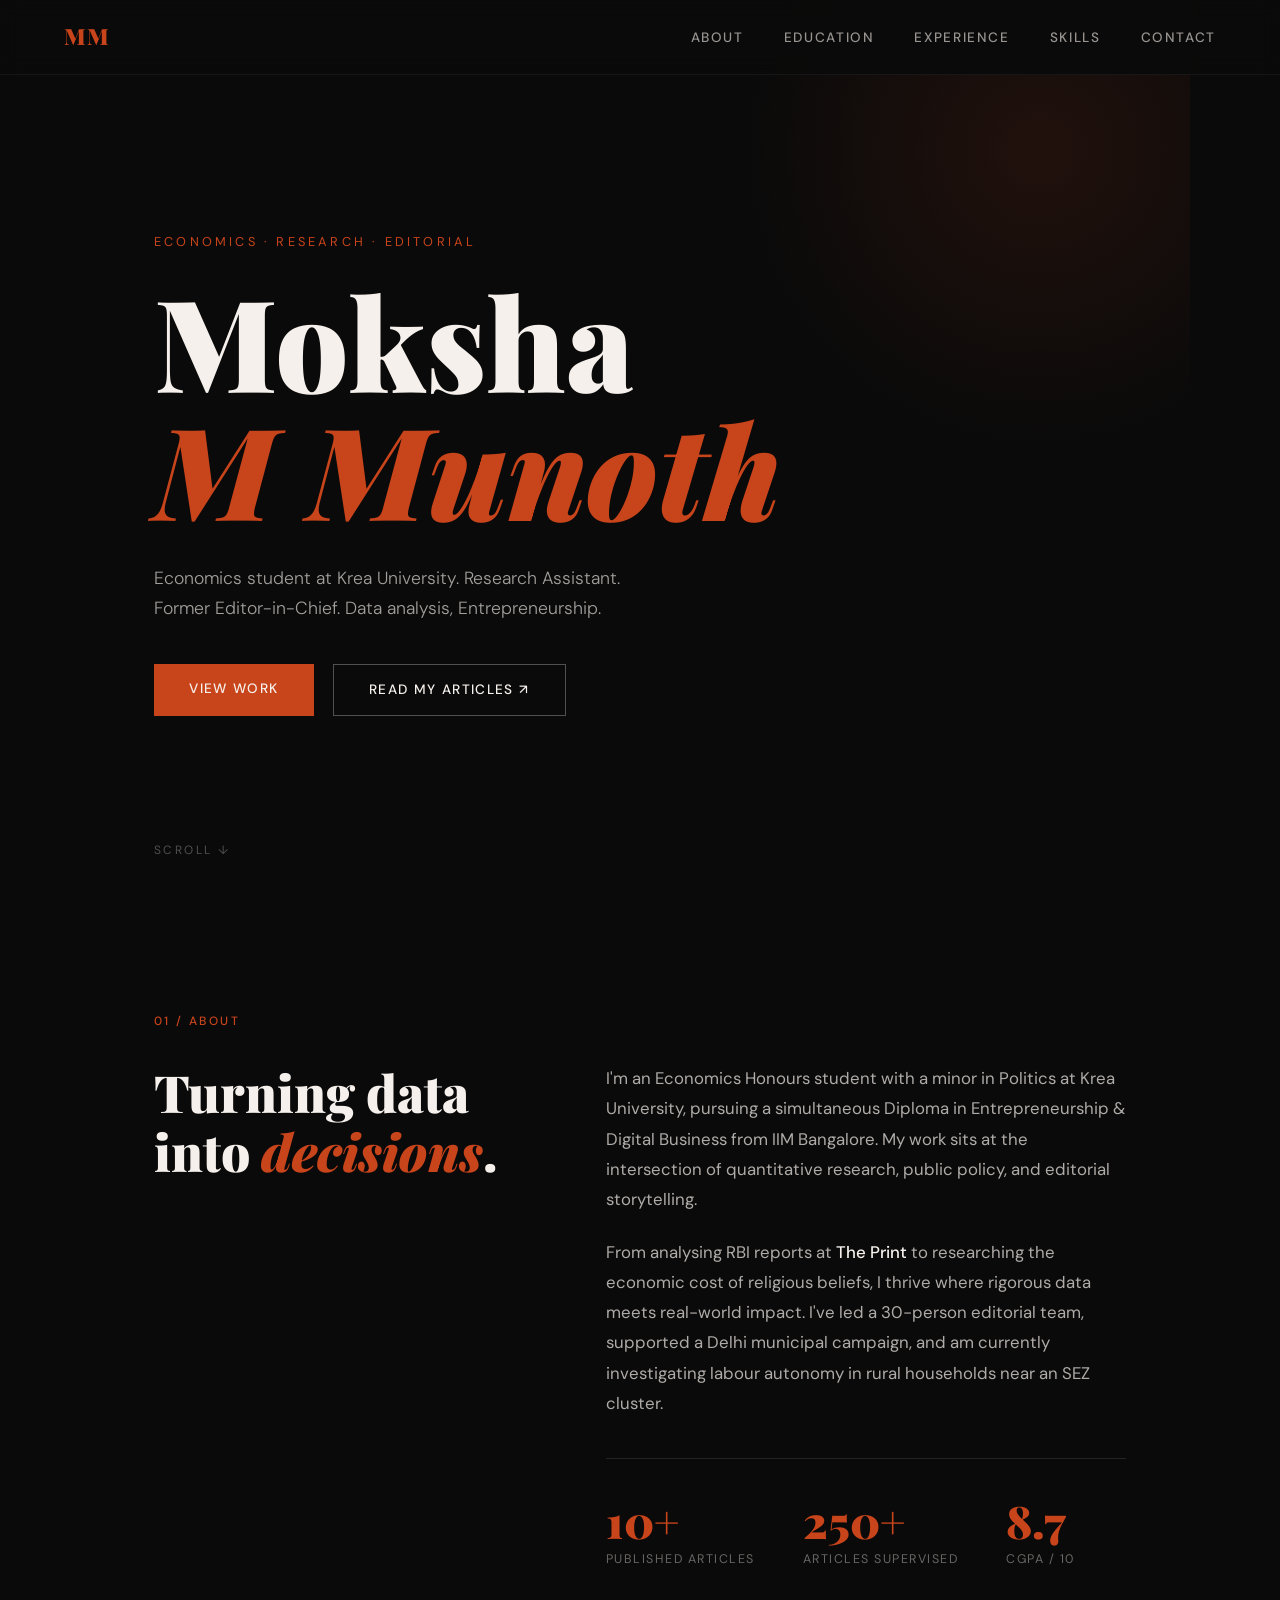
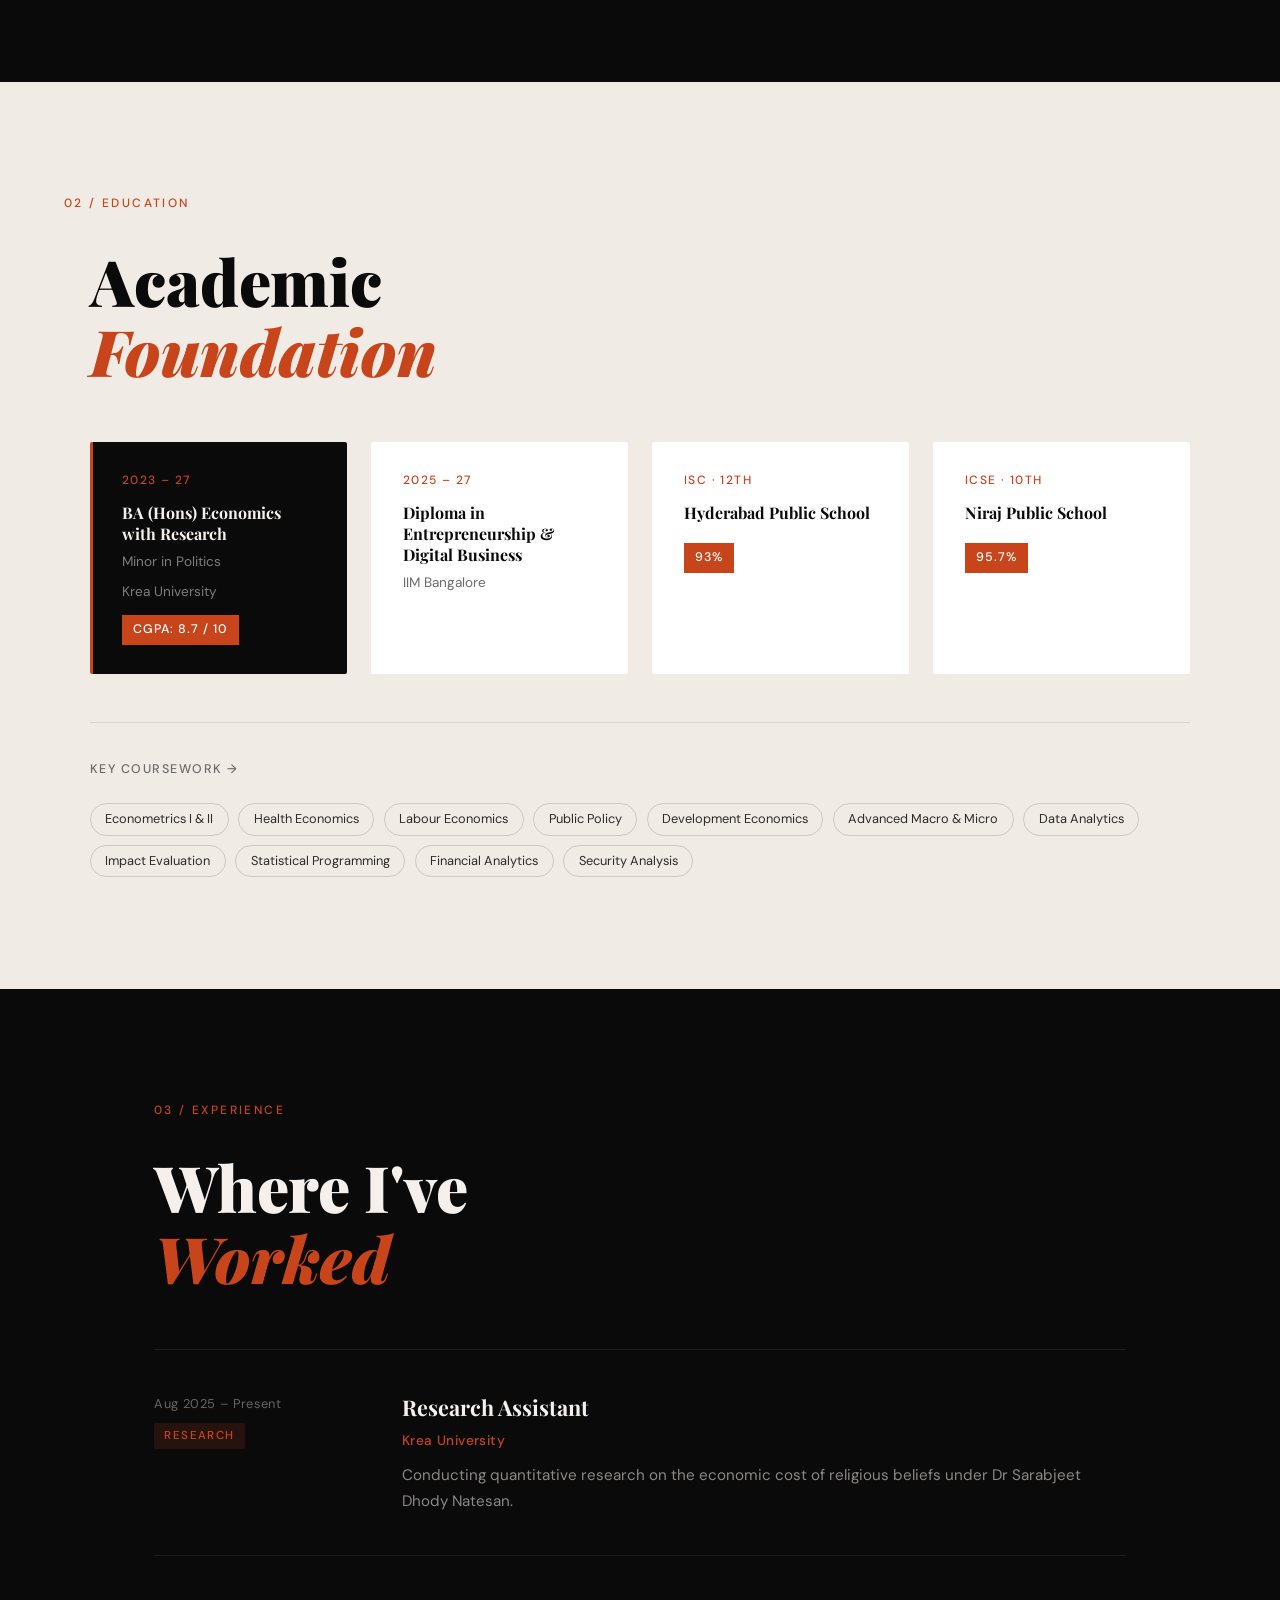
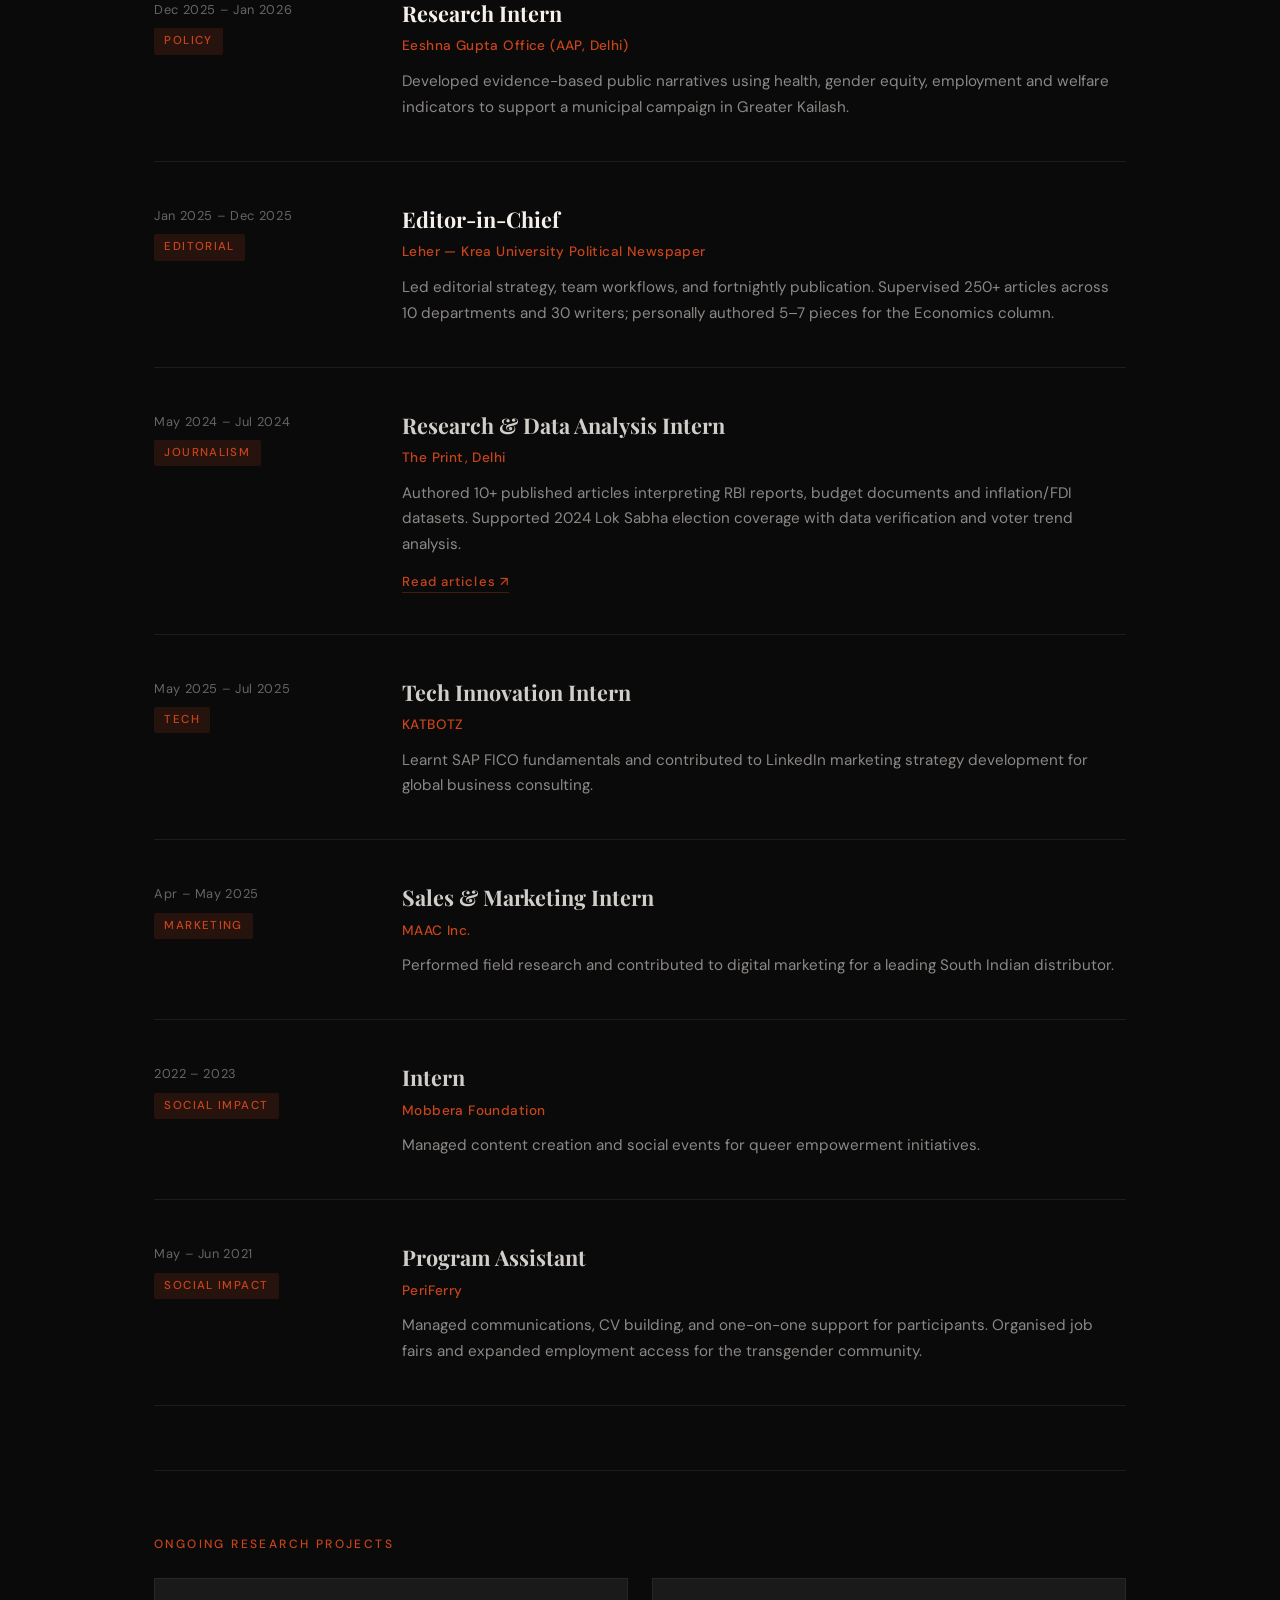
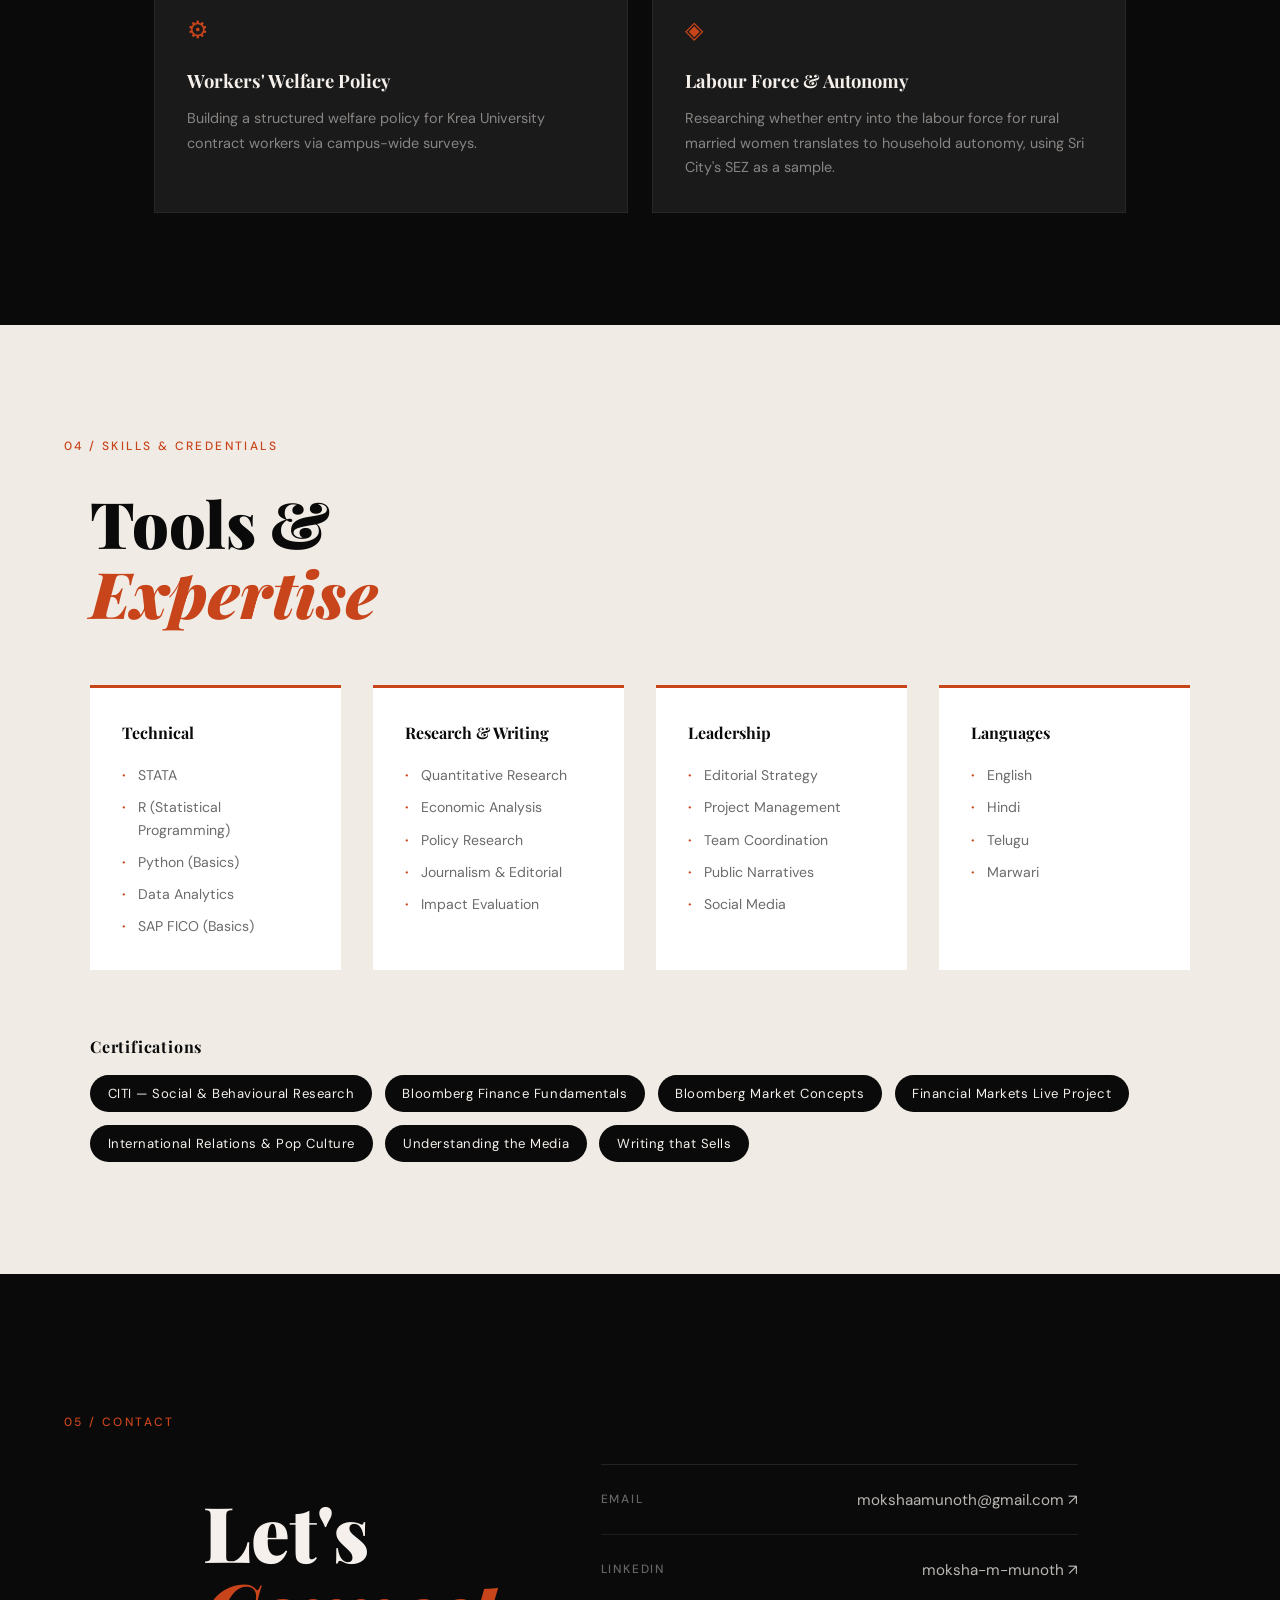
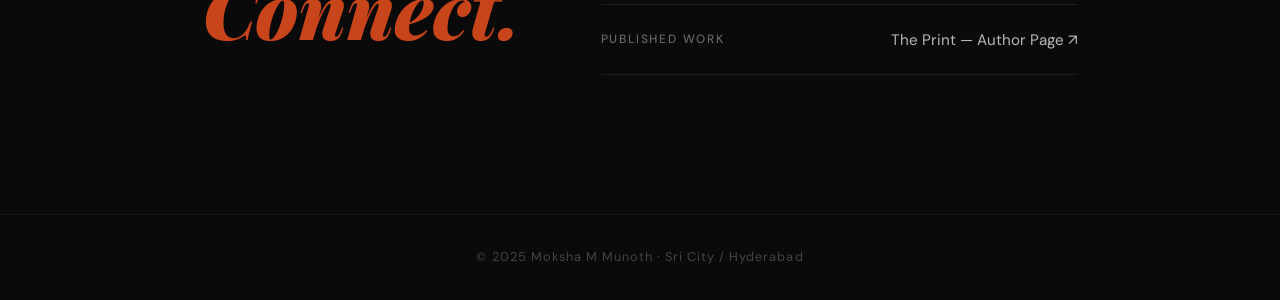
==== docs/index.html @ 8eb6f7e8 "Update index.html" ====
<!DOCTYPE html>
<html lang="en">
<head>
  <meta charset="UTF-8" />
  <meta name="viewport" content="width=device-width, initial-scale=1.0" />
  <title>Moksha M Munoth — Economics Researcher</title>
  <link rel="stylesheet" href="style.css" />
  <link href="https://fonts.googleapis.com/css2?family=Playfair+Display:ital,wght@0,700;0,900;1,700&family=DM+Sans:wght@300;400;500&display=swap" rel="stylesheet" />
</head>
<body>

  <!-- NAV -->
  <nav id="navbar">
    <div class="nav-logo">MM</div>
    <ul class="nav-links">
      <li><a href="#about">About</a></li>
      <li><a href="#education">Education</a></li>
      <li><a href="#experience">Experience</a></li>
      <li><a href="#skills">Skills</a></li>
      <li><a href="#contact">Contact</a></li>
    </ul>
  </nav>

  <!-- HERO -->
  <section id="hero">
    <div class="hero-tag">Economics · Research · Editorial</div>
    <h1 class="hero-name">Moksha<br /><em>M Munoth</em></h1>
    <p class="hero-sub">
      Economics student at Krea University. Research Assistant. Former Editor-in-Chief.
      Data analysis, Entrepreneurship.
    </p>
    <div class="hero-cta">
      <a href="#experience" class="btn-primary">View Work</a>
      <a href="https://theprint.in/author/moksha-munoth/" target="_blank" class="btn-secondary">Read My Articles ↗</a>
    </div>
    <div class="hero-scroll-hint">scroll ↓</div>
  </section>

  <!-- ABOUT -->
  <section id="about">
    <div class="section-label">01 / About</div>
    <div class="about-grid">
      <div class="about-headline">
        <h2>Turning data<br />into <em>decisions</em>.</h2>
      </div>
      <div class="about-text">
        <p>
          I'm an Economics Honours student with a minor in Politics at Krea University,
          pursuing a simultaneous Diploma in Entrepreneurship & Digital Business from IIM Bangalore.
          My work sits at the intersection of quantitative research, public policy, and editorial storytelling.
        </p>
        <p>
          From analysing RBI reports at <strong>The Print</strong> to researching the economic cost
          of religious beliefs, I thrive where rigorous data meets real-world impact. I've led a
          30-person editorial team, supported a Delhi municipal campaign, and am currently
          investigating labour autonomy in rural households near an SEZ cluster.
        </p>
        <div class="about-stats">
          <div class="stat">
            <span class="stat-num">10+</span>
            <span class="stat-label">Published Articles</span>
          </div>
          <div class="stat">
            <span class="stat-num">250+</span>
            <span class="stat-label">Articles Supervised</span>
          </div>
          <div class="stat">
            <span class="stat-num">8.7</span>
            <span class="stat-label">CGPA / 10</span>
          </div>
        </div>
      </div>
    </div>
  </section>

  <!-- EDUCATION -->
  <section id="education">
    <div class="section-label">02 / Education</div>
    <h2 class="section-title">Academic<br /><em>Foundation</em></h2>
    <div class="edu-cards">
      <div class="edu-card featured">
        <div class="edu-year">2023 – 27</div>
        <div class="edu-degree">BA (Hons) Economics with Research</div>
        <div class="edu-minor">Minor in Politics</div>
        <div class="edu-school">Krea University</div>
        <div class="edu-grade">CGPA: 8.7 / 10</div>
      </div>
      <div class="edu-card">
        <div class="edu-year">2025 – 27</div>
        <div class="edu-degree">Diploma in Entrepreneurship &amp; Digital Business</div>
        <div class="edu-school">IIM Bangalore</div>
      </div>
      <div class="edu-card">
        <div class="edu-year">ISC · 12th</div>
        <div class="edu-degree">Hyderabad Public School</div>
        <div class="edu-grade">93%</div>
      </div>
      <div class="edu-card">
        <div class="edu-year">ICSE · 10th</div>
        <div class="edu-degree">Niraj Public School</div>
        <div class="edu-grade">95.7%</div>
      </div>
    </div>

    <div class="coursework-strip">
      <span class="cw-label">Key Coursework →</span>
      <div class="cw-tags">
        <span>Econometrics I &amp; II</span>
        <span>Health Economics</span>
        <span>Labour Economics</span>
        <span>Public Policy</span>
        <span>Development Economics</span>
        <span>Advanced Macro &amp; Micro</span>
        <span>Data Analytics</span>
        <span>Impact Evaluation</span>
        <span>Statistical Programming</span>
        <span>Financial Analytics</span>
        <span>Security Analysis</span>
      </div>
    </div>
  </section>

  <!-- EXPERIENCE -->
  <section id="experience">
    <div class="section-label">03 / Experience</div>
    <h2 class="section-title">Where I've<br /><em>Worked</em></h2>
    <div class="exp-list">

      <div class="exp-item highlight">
        <div class="exp-meta">
          <span class="exp-date">Aug 2025 – Present</span>
          <span class="exp-type">Research</span>
        </div>
        <div class="exp-body">
          <h3>Research Assistant</h3>
          <div class="exp-org">Krea University</div>
          <p>Conducting quantitative research on the economic cost of religious beliefs under Dr Sarabjeet Dhody Natesan.</p>
        </div>
      </div>

      <div class="exp-item highlight">
        <div class="exp-meta">
          <span class="exp-date">Dec 2025 – Jan 2026</span>
          <span class="exp-type">Policy</span>
        </div>
        <div class="exp-body">
          <h3>Research Intern</h3>
          <div class="exp-org">Eeshna Gupta Office (AAP, Delhi)</div>
          <p>Developed evidence-based public narratives using health, gender equity, employment and welfare indicators to support a municipal campaign in Greater Kailash.</p>
        </div>
      </div>

      <div class="exp-item highlight">
        <div class="exp-meta">
          <span class="exp-date">Jan 2025 – Dec 2025</span>
          <span class="exp-type">Editorial</span>
        </div>
        <div class="exp-body">
          <h3>Editor-in-Chief</h3>
          <div class="exp-org">Leher — Krea University Political Newspaper</div>
          <p>Led editorial strategy, team workflows, and fortnightly publication. Supervised 250+ articles across 10 departments and 30 writers; personally authored 5–7 pieces for the Economics column.</p>
        </div>
      </div>

      <div class="exp-item">
        <div class="exp-meta">
          <span class="exp-date">May 2024 – Jul 2024</span>
          <span class="exp-type">Journalism</span>
        </div>
        <div class="exp-body">
          <h3>Research &amp; Data Analysis Intern</h3>
          <div class="exp-org">The Print, Delhi</div>
          <p>Authored 10+ published articles interpreting RBI reports, budget documents and inflation/FDI datasets. Supported 2024 Lok Sabha election coverage with data verification and voter trend analysis.</p>
          <a href="https://theprint.in/author/moksha-munoth/" target="_blank" class="exp-link">Read articles ↗</a>
        </div>
      </div>

      <div class="exp-item">
        <div class="exp-meta">
          <span class="exp-date">May 2025 – Jul 2025</span>
          <span class="exp-type">Tech</span>
        </div>
        <div class="exp-body">
          <h3>Tech Innovation Intern</h3>
          <div class="exp-org">KATBOTZ</div>
          <p>Learnt SAP FICO fundamentals and contributed to LinkedIn marketing strategy development for global business consulting.</p>
        </div>
      </div>

      <div class="exp-item">
        <div class="exp-meta">
          <span class="exp-date">Apr – May 2025</span>
          <span class="exp-type">Marketing</span>
        </div>
        <div class="exp-body">
          <h3>Sales &amp; Marketing Intern</h3>
          <div class="exp-org">MAAC Inc.</div>
          <p>Performed field research and contributed to digital marketing for a leading South Indian distributor.</p>
        </div>
      </div>

      <div class="exp-item">
        <div class="exp-meta">
          <span class="exp-date">2022 – 2023</span>
          <span class="exp-type">Social Impact</span>
        </div>
        <div class="exp-body">
          <h3>Intern</h3>
          <div class="exp-org">Mobbera Foundation</div>
          <p>Managed content creation and social events for queer empowerment initiatives.</p>
        </div>
      </div>

      <div class="exp-item">
        <div class="exp-meta">
          <span class="exp-date">May – Jun 2021</span>
          <span class="exp-type">Social Impact</span>
        </div>
        <div class="exp-body">
          <h3>Program Assistant</h3>
          <div class="exp-org">PeriFerry</div>
          <p>Managed communications, CV building, and one-on-one support for participants. Organised job fairs and expanded employment access for the transgender community.</p>
        </div>
      </div>

    </div>

    <!-- Ongoing Projects -->
    <div class="projects-block">
      <div class="section-label" style="position:static; margin-bottom: 1.5rem;">Ongoing Research Projects</div>
      <div class="projects-grid">
        <div class="project-card">
          <div class="project-icon">⚙</div>
          <h4>Workers' Welfare Policy</h4>
          <p>Building a structured welfare policy for Krea University contract workers via campus-wide surveys.</p>
        </div>
        <div class="project-card">
          <div class="project-icon">◈</div>
          <h4>Labour Force &amp; Autonomy</h4>
          <p>Researching whether entry into the labour force for rural married women translates to household autonomy, using Sri City's SEZ as a sample.</p>
        </div>
      </div>
    </div>
  </section>

  <!-- SKILLS -->
  <section id="skills">
    <div class="section-label">04 / Skills &amp; Credentials</div>
    <h2 class="section-title">Tools &amp;<br /><em>Expertise</em></h2>

    <div class="skills-grid">
      <div class="skill-block">
        <h4>Technical</h4>
        <ul>
          <li>STATA</li>
          <li>R (Statistical Programming)</li>
          <li>Python (Basics)</li>
          <li>Data Analytics</li>
          <li>SAP FICO (Basics)</li>
        </ul>
      </div>
      <div class="skill-block">
        <h4>Research &amp; Writing</h4>
        <ul>
          <li>Quantitative Research</li>
          <li>Economic Analysis</li>
          <li>Policy Research</li>
          <li>Journalism &amp; Editorial</li>
          <li>Impact Evaluation</li>
        </ul>
      </div>
      <div class="skill-block">
        <h4>Leadership</h4>
        <ul>
          <li>Editorial Strategy</li>
          <li>Project Management</li>
          <li>Team Coordination</li>
          <li>Public Narratives</li>
          <li>Social Media</li>
        </ul>
      </div>
      <div class="skill-block">
        <h4>Languages</h4>
        <ul>
          <li>English</li>
          <li>Hindi</li>
          <li>Telugu</li>
          <li>Marwari</li>
        </ul>
      </div>
    </div>

    <div class="certs-section">
      <h4 class="certs-title">Certifications</h4>
      <div class="certs-list">
        <div class="cert-pill">CITI — Social &amp; Behavioural Research</div>
        <div class="cert-pill">Bloomberg Finance Fundamentals</div>
        <div class="cert-pill">Bloomberg Market Concepts</div>
        <div class="cert-pill">Financial Markets Live Project</div>
        <div class="cert-pill">International Relations &amp; Pop Culture</div>
        <div class="cert-pill">Understanding the Media</div>
        <div class="cert-pill">Writing that Sells</div>
      </div>
    </div>
  </section>

  <!-- CONTACT -->
  <section id="contact">
    <div class="section-label">05 / Contact</div>
    <div class="contact-inner">
      <h2 class="contact-heading">Let's<br /><em>Connect.</em></h2>
      <div class="contact-links">
        <a href="mailto:mokshaamunoth@gmail.com" class="contact-item">
          <span class="ci-label">Email</span>
          <span class="ci-val">mokshaamunoth@gmail.com ↗</span>
        </a>
        <a href="https://www.linkedin.com/in/moksha-m-munoth-b474b3334" target="_blank" class="contact-item">
          <span class="ci-label">LinkedIn</span>
          <span class="ci-val">moksha-m-munoth ↗</span>
        </a>
        <a href="https://theprint.in/author/moksha-munoth/" target="_blank" class="contact-item">
          <span class="ci-label">Published Work</span>
          <span class="ci-val">The Print — Author Page ↗</span>
        </a>
      </div>
    </div>
  </section>

  <footer>
    <p>© 2025 Moksha M Munoth · Sri City / Hyderabad</p>
  </footer>

</body>
</html>
---- docs/style.css ----
/* ============================================
   MOKSHA M MUNOTH — Resume Website
   CSS Stylesheet
   ============================================ */

/* ---- CSS VARIABLES (Custom Properties) ---- */
:root {
  --black: #0a0a0a;
  --white: #f5f0eb;
  --accent: #c8441b;       /* Bold terracotta-red */
  --accent-light: #e8623c;
  --mid: #2b2b2b;
  --grey: #6b6b6b;
  --light-bg: #f0ebe4;
  --card-bg: #1a1a1a;
  --font-display: 'Playfair Display', Georgia, serif;
  --font-body: 'DM Sans', sans-serif;
  --transition: 0.3s ease;
  --max-width: 1100px;
}

/* ---- RESET & BASE ---- */
*, *::before, *::after {
  box-sizing: border-box;
  margin: 0;
  padding: 0;
}

html {
  scroll-behavior: smooth;
}

body {
  font-family: var(--font-body);
  background-color: var(--black);
  color: var(--white);
  font-size: 16px;
  line-height: 1.6;
  overflow-x: hidden;
}

a {
  color: inherit;
  text-decoration: none;
}

ul {
  list-style: none;
}

img {
  max-width: 100%;
}

/* ---- NAVBAR ---- */
#navbar {
  position: fixed;
  top: 0;
  left: 0;
  width: 100%;
  z-index: 100;
  display: flex;
  justify-content: space-between;
  align-items: center;
  padding: 1.2rem 4rem;
  background-color: rgba(10, 10, 10, 0.9);
  backdrop-filter: blur(10px);
  border-bottom: 1px solid rgba(255,255,255,0.05);
}

.nav-logo {
  font-family: var(--font-display);
  font-size: 1.4rem;
  font-weight: 900;
  color: var(--accent);
  letter-spacing: 0.05em;
}

.nav-links {
  display: flex;
  gap: 2.5rem;
}

.nav-links a {
  font-size: 0.85rem;
  font-weight: 500;
  letter-spacing: 0.12em;
  text-transform: uppercase;
  color: rgba(245, 240, 235, 0.6);
  transition: color var(--transition);
}

.nav-links a:hover {
  color: var(--accent);
}

/* ---- SECTION LABEL (reusable) ---- */
.section-label {
  font-size: 0.75rem;
  font-weight: 500;
  letter-spacing: 0.2em;
  text-transform: uppercase;
  color: var(--accent);
  margin-bottom: 2rem;
}

/* ---- HERO SECTION ---- */
#hero {
  min-height: 100vh;
  display: flex;
  flex-direction: column;
  justify-content: center;
  padding: 8rem 4rem 5rem;
  position: relative;
  overflow: hidden;
  background-color: var(--black);
}

/* Decorative background accent */
#hero::before {
  content: '';
  position: absolute;
  top: -150px;
  right: -150px;
  width: 600px;
  height: 600px;
  border-radius: 50%;
  background: radial-gradient(circle, rgba(200, 68, 27, 0.12) 0%, transparent 70%);
  pointer-events: none;
}

.hero-tag {
  font-size: 0.8rem;
  letter-spacing: 0.25em;
  text-transform: uppercase;
  color: var(--accent);
  margin-bottom: 1.5rem;
}

.hero-name {
  font-family: var(--font-display);
  font-size: clamp(4rem, 10vw, 9rem);
  font-weight: 900;
  line-height: 1;
  color: var(--white);
  margin-bottom: 2rem;
}

.hero-name em {
  font-style: italic;
  color: var(--accent);
}

.hero-sub {
  max-width: 520px;
  font-size: 1.1rem;
  font-weight: 300;
  color: rgba(245, 240, 235, 0.65);
  line-height: 1.7;
  margin-bottom: 2.5rem;
}

/* CTA Buttons */
.hero-cta {
  display: flex;
  gap: 1.2rem;
  flex-wrap: wrap;
}

.btn-primary {
  display: inline-block;
  padding: 0.9rem 2.2rem;
  background-color: var(--accent);
  color: var(--white);
  font-family: var(--font-body);
  font-size: 0.85rem;
  font-weight: 500;
  letter-spacing: 0.1em;
  text-transform: uppercase;
  transition: background-color var(--transition), transform var(--transition);
}

.btn-primary:hover {
  background-color: var(--accent-light);
  transform: translateY(-2px);
}

.btn-secondary {
  display: inline-block;
  padding: 0.9rem 2.2rem;
  border: 1px solid rgba(245, 240, 235, 0.3);
  color: var(--white);
  font-family: var(--font-body);
  font-size: 0.85rem;
  font-weight: 500;
  letter-spacing: 0.1em;
  text-transform: uppercase;
  transition: border-color var(--transition), color var(--transition);
}

.btn-secondary:hover {
  border-color: var(--accent);
  color: var(--accent);
}

.hero-scroll-hint {
  position: absolute;
  bottom: 2.5rem;
  left: 4rem;
  font-size: 0.75rem;
  letter-spacing: 0.2em;
  color: rgba(245,240,235,0.3);
  text-transform: uppercase;
}

/* ---- GENERAL SECTION STRUCTURE ---- */
section {
  padding: 7rem 4rem;
  max-width: var(--max-width);
  margin: 0 auto;
}

/* Light sections alternate */
#education,
#skills {
  max-width: 100%;
  background-color: var(--light-bg);
  color: var(--black);
  padding: 7rem 4rem;
}

#education .section-label,
#skills .section-label,
#education .section-title em,
#skills .section-title em {
  color: var(--accent);
}

.section-title {
  font-family: var(--font-display);
  font-size: clamp(2.5rem, 5vw, 4.5rem);
  font-weight: 900;
  line-height: 1.1;
  margin-bottom: 3.5rem;
  color: inherit;
}

.section-title em {
  font-style: italic;
  color: var(--accent);
}

#education .section-title,
#skills .section-title {
  color: var(--black);
  max-width: var(--max-width);
  margin-left: auto;
  margin-right: auto;
}

/* ---- ABOUT SECTION ---- */
.about-grid {
  display: grid;
  grid-template-columns: 1fr 1.4fr;
  gap: 5rem;
  align-items: start;
}

.about-headline {
  position: sticky;
  top: 8rem;
}

.about-headline h2 {
  font-family: var(--font-display);
  font-size: clamp(2rem, 4vw, 3.5rem);
  font-weight: 900;
  line-height: 1.15;
  color: var(--white);
}

.about-headline h2 em {
  font-style: italic;
  color: var(--accent);
}

.about-text p {
  color: rgba(245, 240, 235, 0.7);
  margin-bottom: 1.4rem;
  font-size: 1.05rem;
  line-height: 1.8;
}

.about-text strong {
  color: var(--white);
  font-weight: 500;
}

/* Stat counters */
.about-stats {
  display: flex;
  gap: 3rem;
  margin-top: 2.5rem;
  padding-top: 2.5rem;
  border-top: 1px solid rgba(255,255,255,0.1);
}

.stat-num {
  display: block;
  font-family: var(--font-display);
  font-size: 2.8rem;
  font-weight: 900;
  color: var(--accent);
  line-height: 1;
}

.stat-label {
  display: block;
  font-size: 0.78rem;
  letter-spacing: 0.12em;
  text-transform: uppercase;
  color: rgba(245,240,235,0.4);
  margin-top: 0.4rem;
}

/* ---- EDUCATION SECTION ---- */
.edu-cards {
  display: grid;
  grid-template-columns: repeat(4, 1fr);
  gap: 1.5rem;
  margin-bottom: 3rem;
  max-width: var(--max-width);
  margin-left: auto;
  margin-right: auto;
}

.edu-card {
  background-color: white;
  padding: 1.8rem;
  border-radius: 2px;
  border-left: 3px solid transparent;
  transition: border-color var(--transition), transform var(--transition);
}

.edu-card:hover {
  border-left-color: var(--accent);
  transform: translateY(-4px);
}

.edu-card.featured {
  background-color: var(--black);
  color: var(--white);
  border-left-color: var(--accent);
}

.edu-year {
  font-size: 0.75rem;
  font-weight: 500;
  letter-spacing: 0.12em;
  text-transform: uppercase;
  color: var(--accent);
  margin-bottom: 0.8rem;
}

.edu-degree {
  font-family: var(--font-display);
  font-size: 1rem;
  font-weight: 700;
  line-height: 1.3;
  margin-bottom: 0.4rem;
  color: inherit;
}

.edu-minor {
  font-size: 0.85rem;
  color: var(--grey);
  margin-bottom: 0.5rem;
}

.edu-card.featured .edu-minor {
  color: rgba(245,240,235,0.5);
}

.edu-school {
  font-size: 0.85rem;
  color: var(--grey);
}

.edu-card.featured .edu-school {
  color: rgba(245,240,235,0.5);
}

.edu-grade {
  display: inline-block;
  margin-top: 0.8rem;
  padding: 0.3rem 0.7rem;
  background-color: var(--accent);
  color: white;
  font-size: 0.78rem;
  font-weight: 500;
  letter-spacing: 0.08em;
}

/* Coursework strip */
.coursework-strip {
  max-width: var(--max-width);
  margin: 0 auto;
  display: flex;
  gap: 1.5rem;
  align-items: flex-start;
  flex-wrap: wrap;
  padding-top: 2rem;
  border-top: 1px solid rgba(0,0,0,0.1);
}

.cw-label {
  font-size: 0.78rem;
  font-weight: 500;
  letter-spacing: 0.12em;
  text-transform: uppercase;
  color: var(--grey);
  white-space: nowrap;
  padding-top: 0.3rem;
}

.cw-tags {
  display: flex;
  flex-wrap: wrap;
  gap: 0.6rem;
}

.cw-tags span {
  padding: 0.3rem 0.9rem;
  border: 1px solid rgba(0,0,0,0.15);
  font-size: 0.8rem;
  color: var(--mid);
  border-radius: 100px;
  transition: background-color var(--transition);
}

.cw-tags span:hover {
  background-color: var(--accent);
  color: white;
  border-color: var(--accent);
}

/* ---- EXPERIENCE SECTION ---- */
.exp-list {
  display: flex;
  flex-direction: column;
  gap: 0;
  border-top: 1px solid rgba(255,255,255,0.08);
}

.exp-item {
  display: grid;
  grid-template-columns: 200px 1fr;
  gap: 3rem;
  padding: 2.5rem 0;
  border-bottom: 1px solid rgba(255,255,255,0.08);
  transition: background-color var(--transition);
}

.exp-item:hover {
  background-color: rgba(255,255,255,0.02);
}

.exp-item.highlight .exp-body h3 {
  color: var(--white);
}

.exp-meta {
  display: flex;
  flex-direction: column;
  gap: 0.5rem;
  padding-top: 0.25rem;
}

.exp-date {
  font-size: 0.8rem;
  color: rgba(245,240,235,0.4);
  letter-spacing: 0.05em;
}

.exp-type {
  display: inline-block;
  font-size: 0.72rem;
  font-weight: 500;
  letter-spacing: 0.12em;
  text-transform: uppercase;
  padding: 0.25rem 0.65rem;
  background-color: rgba(200, 68, 27, 0.15);
  color: var(--accent);
  border-radius: 2px;
  width: fit-content;
}

.exp-body h3 {
  font-family: var(--font-display);
  font-size: 1.35rem;
  font-weight: 700;
  color: rgba(245,240,235,0.85);
  margin-bottom: 0.3rem;
}

.exp-org {
  font-size: 0.85rem;
  font-weight: 500;
  color: var(--accent);
  margin-bottom: 0.75rem;
  letter-spacing: 0.03em;
}

.exp-body p {
  font-size: 0.95rem;
  color: rgba(245,240,235,0.55);
  line-height: 1.7;
}

.exp-link {
  display: inline-block;
  margin-top: 0.8rem;
  font-size: 0.82rem;
  font-weight: 500;
  color: var(--accent);
  letter-spacing: 0.08em;
  border-bottom: 1px solid rgba(200, 68, 27, 0.3);
  transition: border-color var(--transition);
}

.exp-link:hover {
  border-color: var(--accent);
}

/* Ongoing Projects */
.projects-block {
  margin-top: 4rem;
  padding-top: 4rem;
  border-top: 1px solid rgba(255,255,255,0.08);
}

.projects-grid {
  display: grid;
  grid-template-columns: 1fr 1fr;
  gap: 1.5rem;
}

.project-card {
  background-color: var(--card-bg);
  border: 1px solid rgba(255,255,255,0.06);
  padding: 2rem;
  transition: border-color var(--transition), transform var(--transition);
}

.project-card:hover {
  border-color: var(--accent);
  transform: translateY(-4px);
}

.project-icon {
  font-size: 1.5rem;
  margin-bottom: 1rem;
  color: var(--accent);
}

.project-card h4 {
  font-family: var(--font-display);
  font-size: 1.15rem;
  font-weight: 700;
  color: var(--white);
  margin-bottom: 0.7rem;
}

.project-card p {
  font-size: 0.9rem;
  color: rgba(245,240,235,0.5);
  line-height: 1.7;
}

/* ---- SKILLS SECTION ---- */
.skills-grid {
  display: grid;
  grid-template-columns: repeat(4, 1fr);
  gap: 2rem;
  max-width: var(--max-width);
  margin: 0 auto 4rem;
}

.skill-block {
  background-color: white;
  padding: 2rem;
  border-top: 3px solid var(--accent);
}

.skill-block h4 {
  font-family: var(--font-display);
  font-size: 1rem;
  font-weight: 700;
  color: var(--black);
  margin-bottom: 1.2rem;
}

.skill-block ul {
  display: flex;
  flex-direction: column;
  gap: 0.6rem;
}

.skill-block li {
  font-size: 0.88rem;
  color: var(--grey);
  padding-left: 1rem;
  position: relative;
}

/* Using pseudo-selector for bullet dots */
.skill-block li::before {
  content: '·';
  position: absolute;
  left: 0;
  color: var(--accent);
  font-weight: 700;
}

/* Certifications */
.certs-section {
  max-width: var(--max-width);
  margin: 0 auto;
}

.certs-title {
  font-family: var(--font-display);
  font-size: 1rem;
  font-weight: 700;
  color: var(--black);
  margin-bottom: 1rem;
  letter-spacing: 0.05em;
}

.certs-list {
  display: flex;
  flex-wrap: wrap;
  gap: 0.8rem;
}

.cert-pill {
  padding: 0.5rem 1.1rem;
  background-color: var(--black);
  color: var(--white);
  font-size: 0.82rem;
  letter-spacing: 0.04em;
  border-radius: 100px;
  transition: background-color var(--transition);
}

.cert-pill:hover {
  background-color: var(--accent);
}

/* ---- CONTACT SECTION ---- */
#contact {
  min-height: 60vh;
  display: flex;
  flex-direction: column;
  justify-content: center;
  background-color: var(--black);
  max-width: 100%;
  padding: 7rem 4rem;
}

.contact-inner {
  max-width: var(--max-width);
  margin: 0 auto;
  display: grid;
  grid-template-columns: 1fr 1.5fr;
  gap: 5rem;
  align-items: center;
}

.contact-heading {
  font-family: var(--font-display);
  font-size: clamp(3rem, 6vw, 5.5rem);
  font-weight: 900;
  line-height: 1;
  color: var(--white);
}

.contact-heading em {
  color: var(--accent);
  font-style: italic;
}

.contact-links {
  display: flex;
  flex-direction: column;
  gap: 0;
  border-top: 1px solid rgba(255,255,255,0.1);
}

.contact-item {
  display: flex;
  justify-content: space-between;
  align-items: center;
  padding: 1.4rem 0;
  border-bottom: 1px solid rgba(255,255,255,0.08);
  gap: 2rem;
  transition: color var(--transition);
}

.contact-item:hover {
  color: var(--accent);
}

.ci-label {
  font-size: 0.75rem;
  font-weight: 500;
  letter-spacing: 0.15em;
  text-transform: uppercase;
  color: rgba(245,240,235,0.4);
  min-width: 100px;
}

.ci-val {
  font-size: 0.95rem;
  color: rgba(245,240,235,0.75);
  transition: color var(--transition);
}

.contact-item:hover .ci-val {
  color: var(--accent);
}

/* ---- FOOTER ---- */
footer {
  background-color: var(--black);
  border-top: 1px solid rgba(255,255,255,0.06);
  padding: 2rem 4rem;
  text-align: center;
  font-size: 0.8rem;
  color: rgba(245,240,235,0.25);
  letter-spacing: 0.08em;
}

/* ---- RESPONSIVE — MEDIA QUERIES ---- */
@media (max-width: 1024px) {
  #navbar {
    padding: 1.2rem 2.5rem;
  }

  .edu-cards {
    grid-template-columns: 1fr 1fr;
  }

  .skills-grid {
    grid-template-columns: 1fr 1fr;
  }
}

@media (max-width: 768px) {
  #navbar {
    padding: 1rem 1.5rem;
  }

  .nav-links {
    display: none;
  }

  section {
    padding: 5rem 1.5rem;
  }

  #hero {
    padding: 7rem 1.5rem 4rem;
  }

  .hero-name {
    font-size: 3.5rem;
  }

  .about-grid {
    grid-template-columns: 1fr;
    gap: 2.5rem;
  }

  .about-headline {
    position: static;
  }

  .about-stats {
    gap: 1.5rem;
  }

  .edu-cards {
    grid-template-columns: 1fr;
  }

  .exp-item {
    grid-template-columns: 1fr;
    gap: 0.8rem;
  }

  .projects-grid {
    grid-template-columns: 1fr;
  }

  .skills-grid {
    grid-template-columns: 1fr 1fr;
  }

  .contact-inner {
    grid-template-columns: 1fr;
    gap: 3rem;
  }

  #education,
  #skills,
  #contact {
    padding: 5rem 1.5rem;
  }

  footer {
    padding: 1.5rem;
  }
}

@media (max-width: 480px) {
  .hero-name {
    font-size: 2.8rem;
  }

  .skills-grid {
    grid-template-columns: 1fr;
  }

  .about-stats {
    flex-wrap: wrap;
  }
}
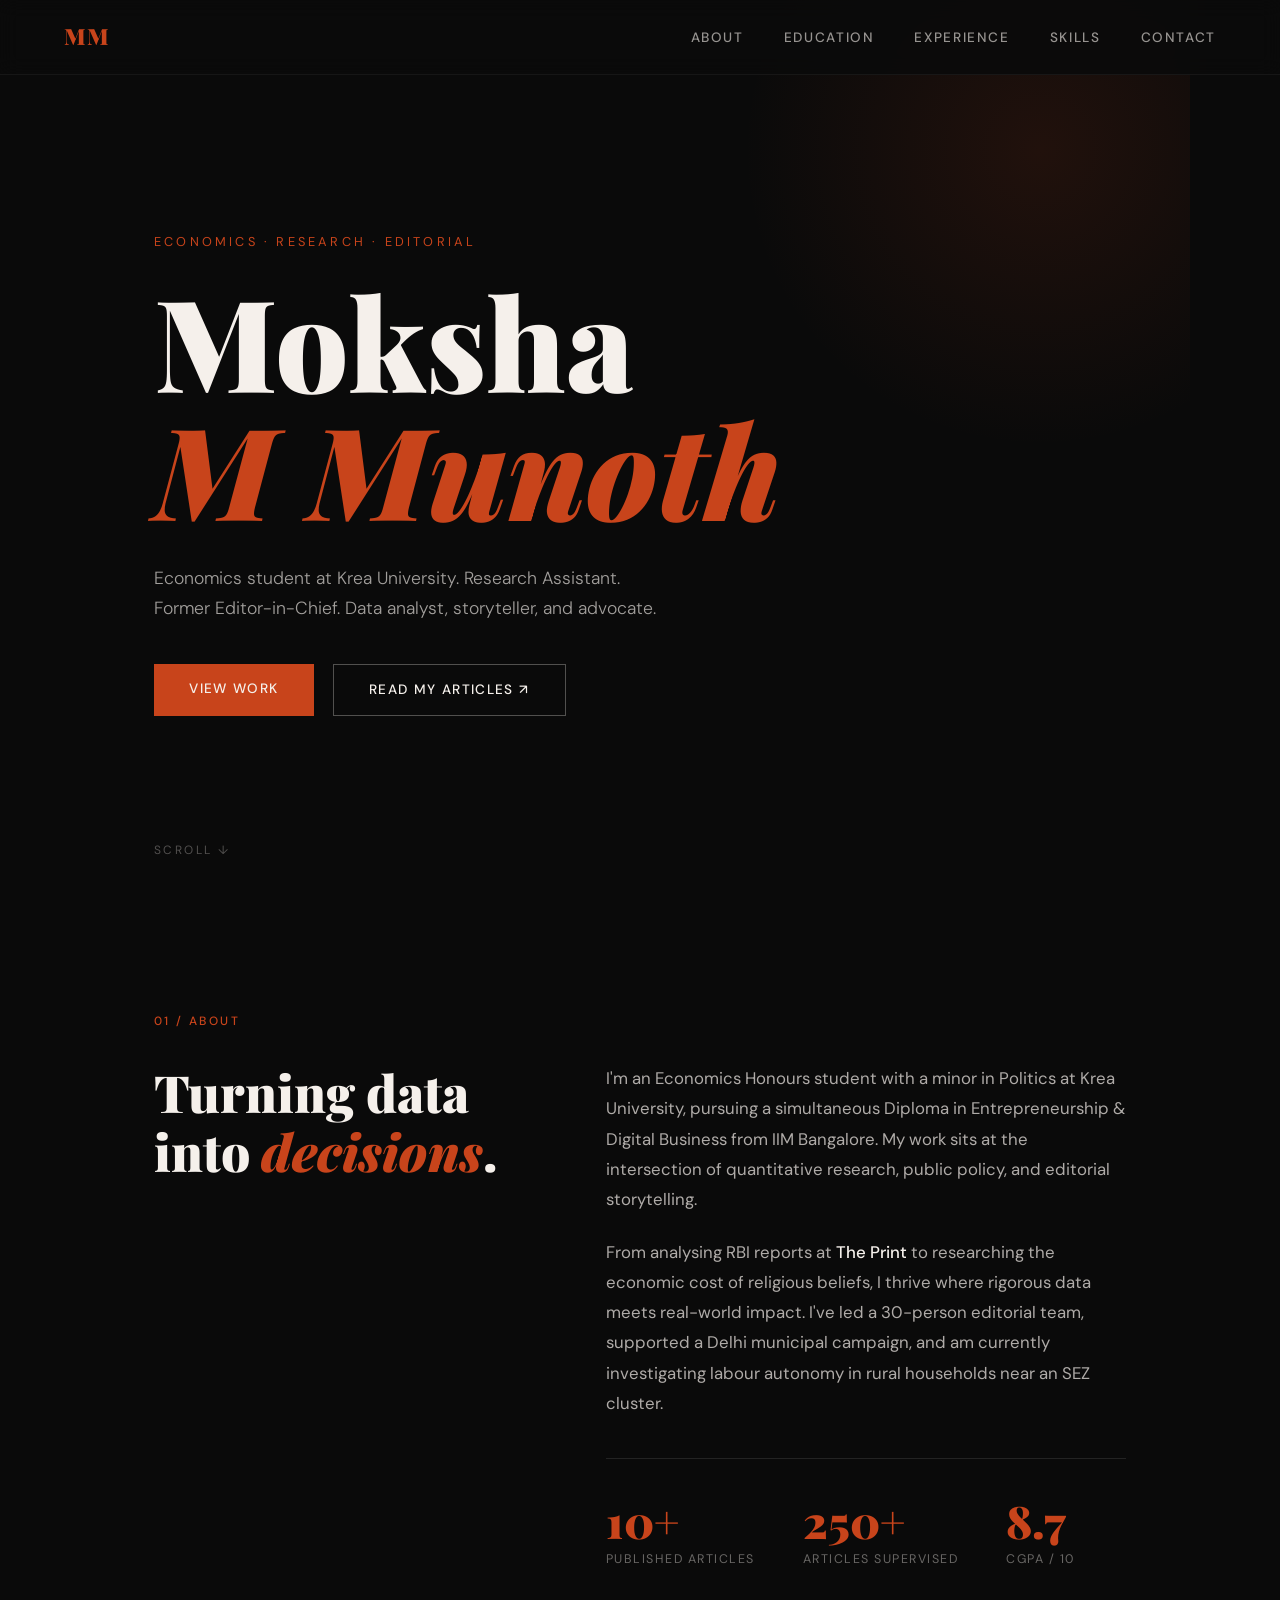
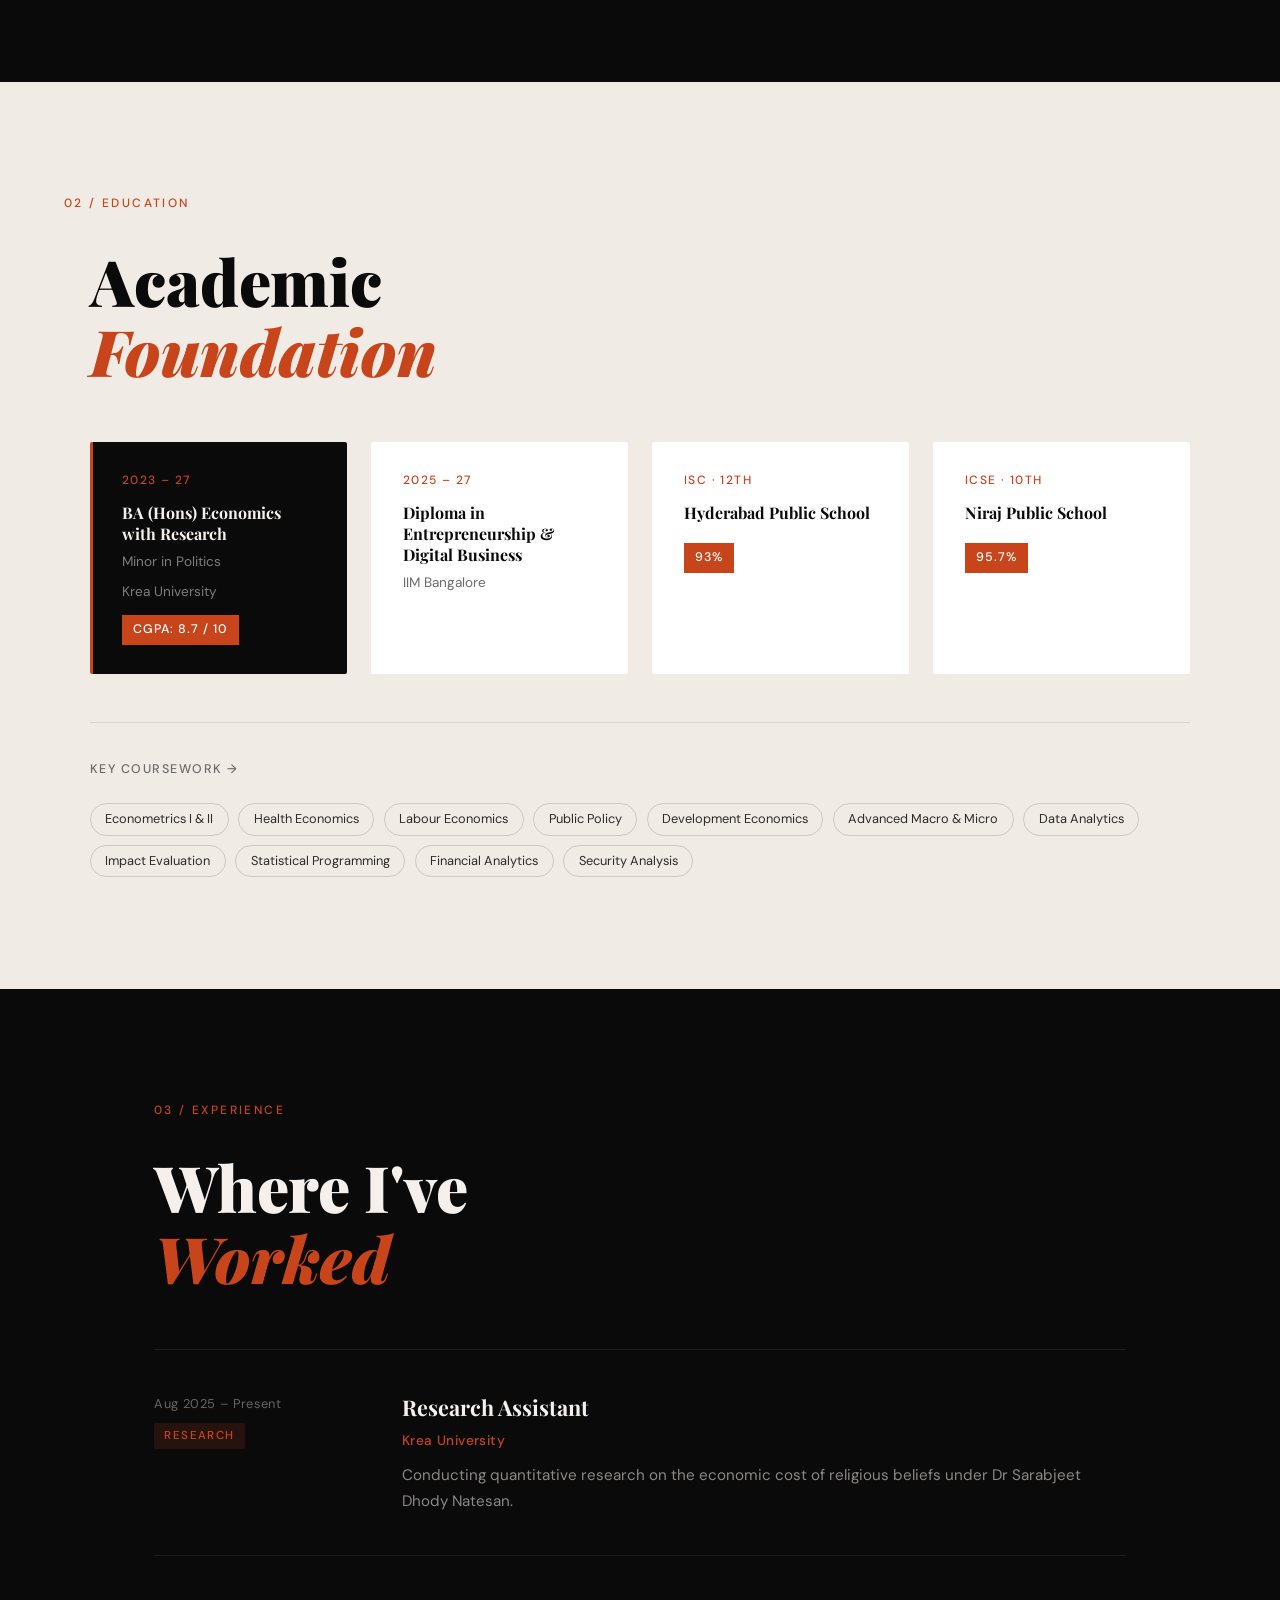
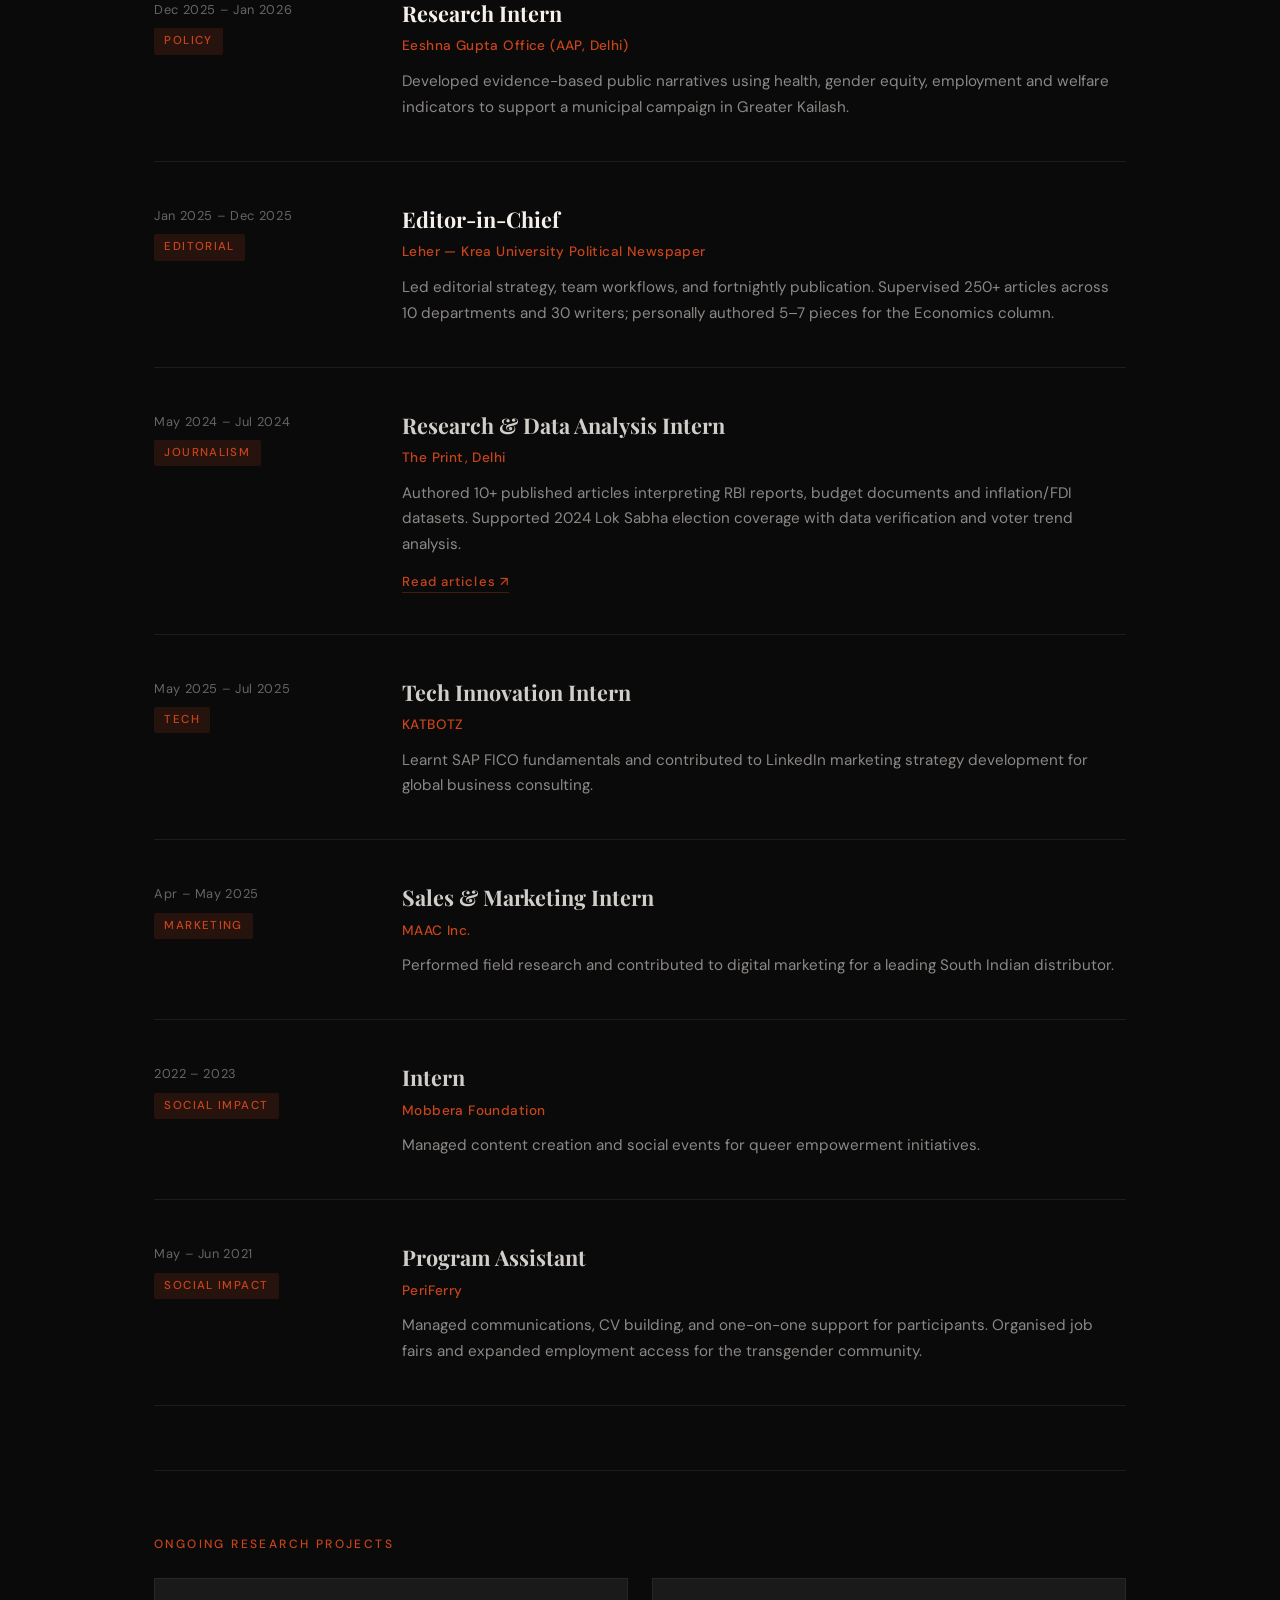
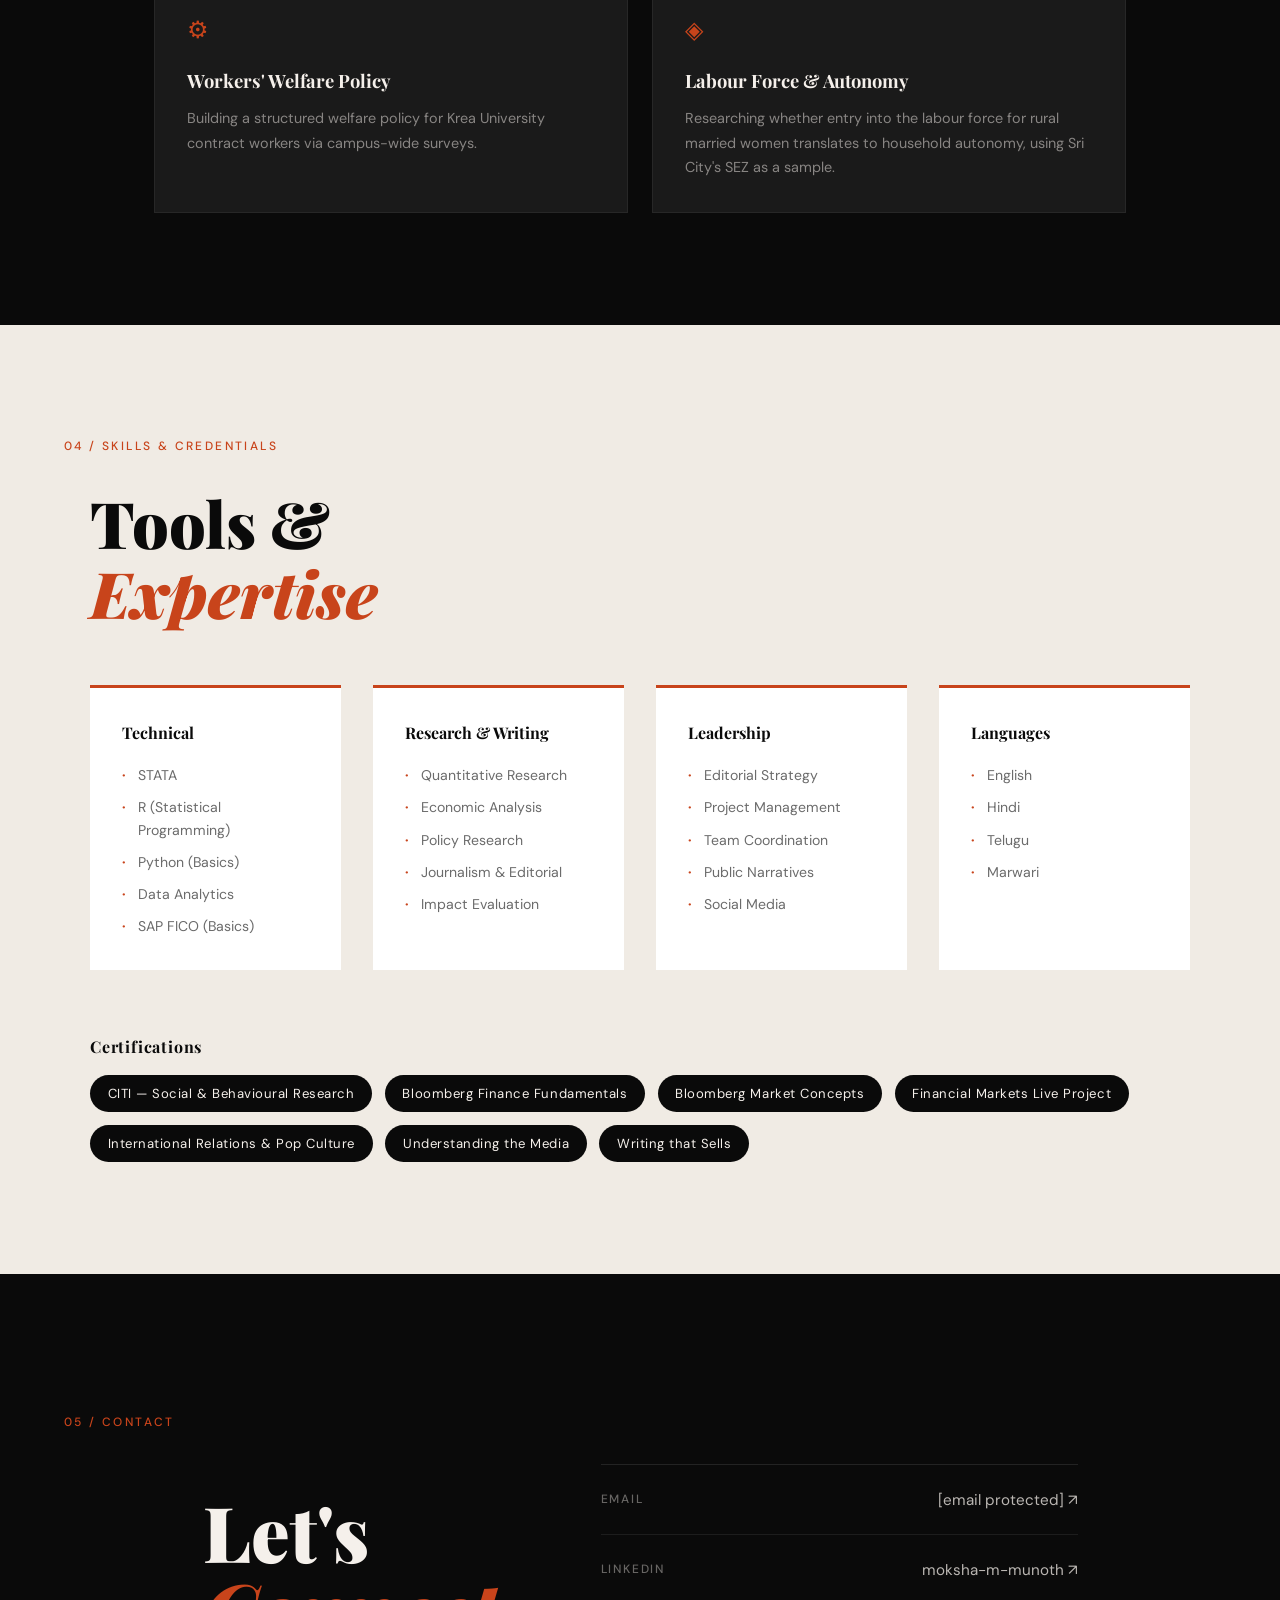
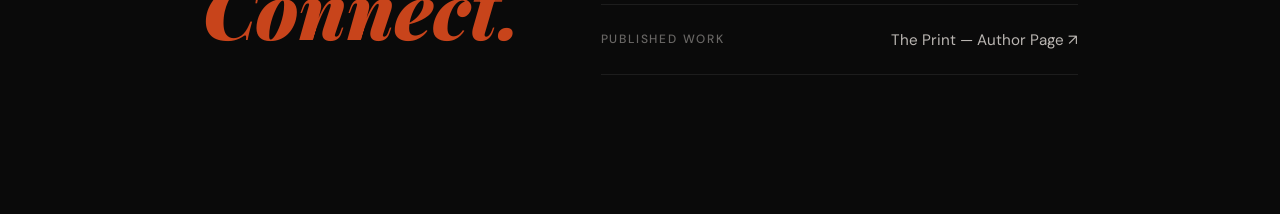
==== commit 9b943e53: "Update index.html" ====
--- a/docs/index.html
+++ b/docs/index.html
@@ -27,7 +27,7 @@
     <h1 class="hero-name">Moksha<br /><em>M Munoth</em></h1>
     <p class="hero-sub">
       Economics student at Krea University. Research Assistant. Former Editor-in-Chief.
-      Data analysis, Entrepreneurship.
+      Data analyst, storyteller, and advocate.
     </p>
     <div class="hero-cta">
       <a href="#experience" class="btn-primary">View Work</a>
@@ -310,9 +310,9 @@
     <div class="contact-inner">
       <h2 class="contact-heading">Let's<br /><em>Connect.</em></h2>
       <div class="contact-links">
-        <a href="mailto:mokshaamunoth@gmail.com" class="contact-item">
+        <a href="/cdn-cgi/l/email-protection#85e8eaeef6ede4e4e8f0ebeaf1edc5e2e8e4ece9abe6eae8" class="contact-item">
           <span class="ci-label">Email</span>
-          <span class="ci-val">mokshaamunoth@gmail.com ↗</span>
+          <span class="ci-val"><span class="__cf_email__" data-cfemail="9ff2f0f4ecf7fefef2eaf1f0ebf7dff8f2fef6f3b1fcf0f2">[email&#160;protected]</span> ↗</span>
         </a>
         <a href="https://www.linkedin.com/in/moksha-m-munoth-b474b3334" target="_blank" class="contact-item">
           <span class="ci-label">LinkedIn</span>
@@ -321,14 +321,4 @@
         <a href="https://theprint.in/author/moksha-munoth/" target="_blank" class="contact-item">
           <span class="ci-label">Published Work</span>
           <span class="ci-val">The Print — Author Page ↗</span>
-        </a>
-      </div>
-    </div>
-  </section>
-
-  <footer>
-    <p>© 2025 Moksha M Munoth · Sri City / Hyderabad</p>
-  </footer>
-
-</body>
-</html>
+       
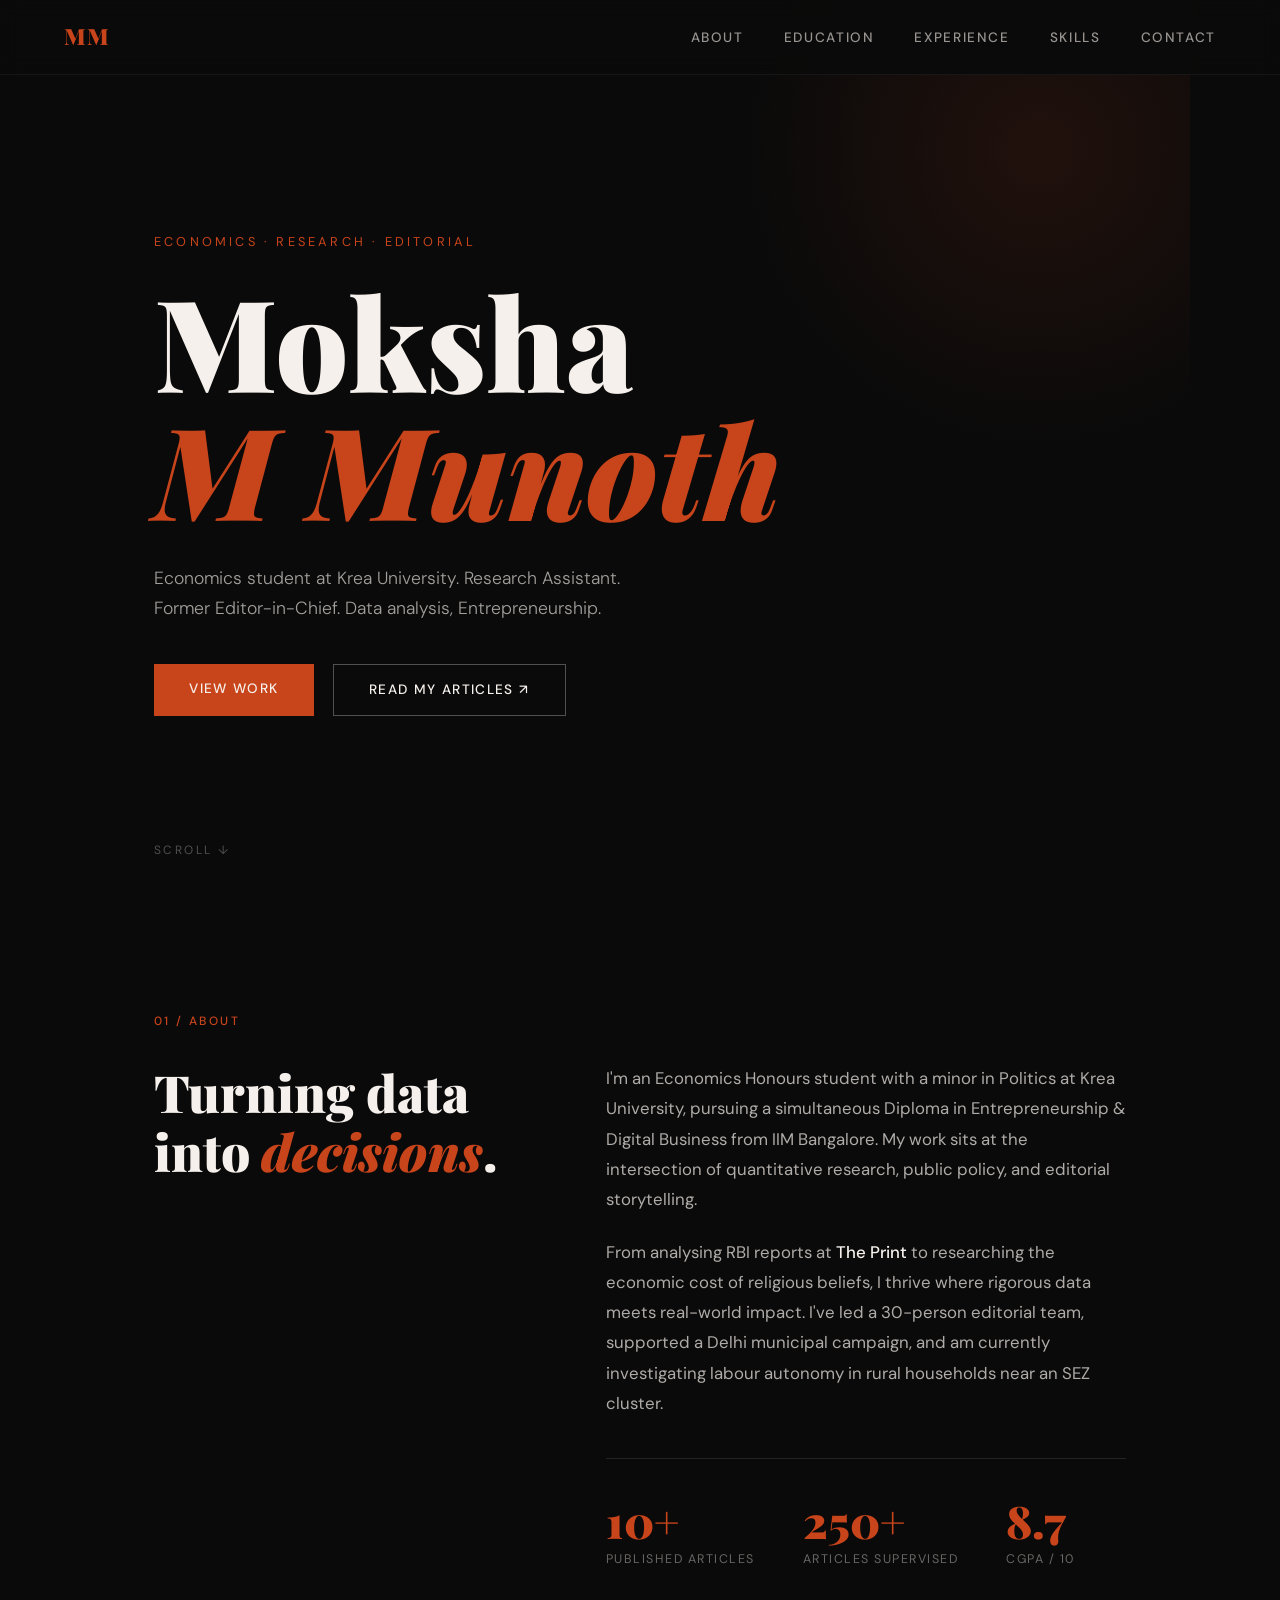
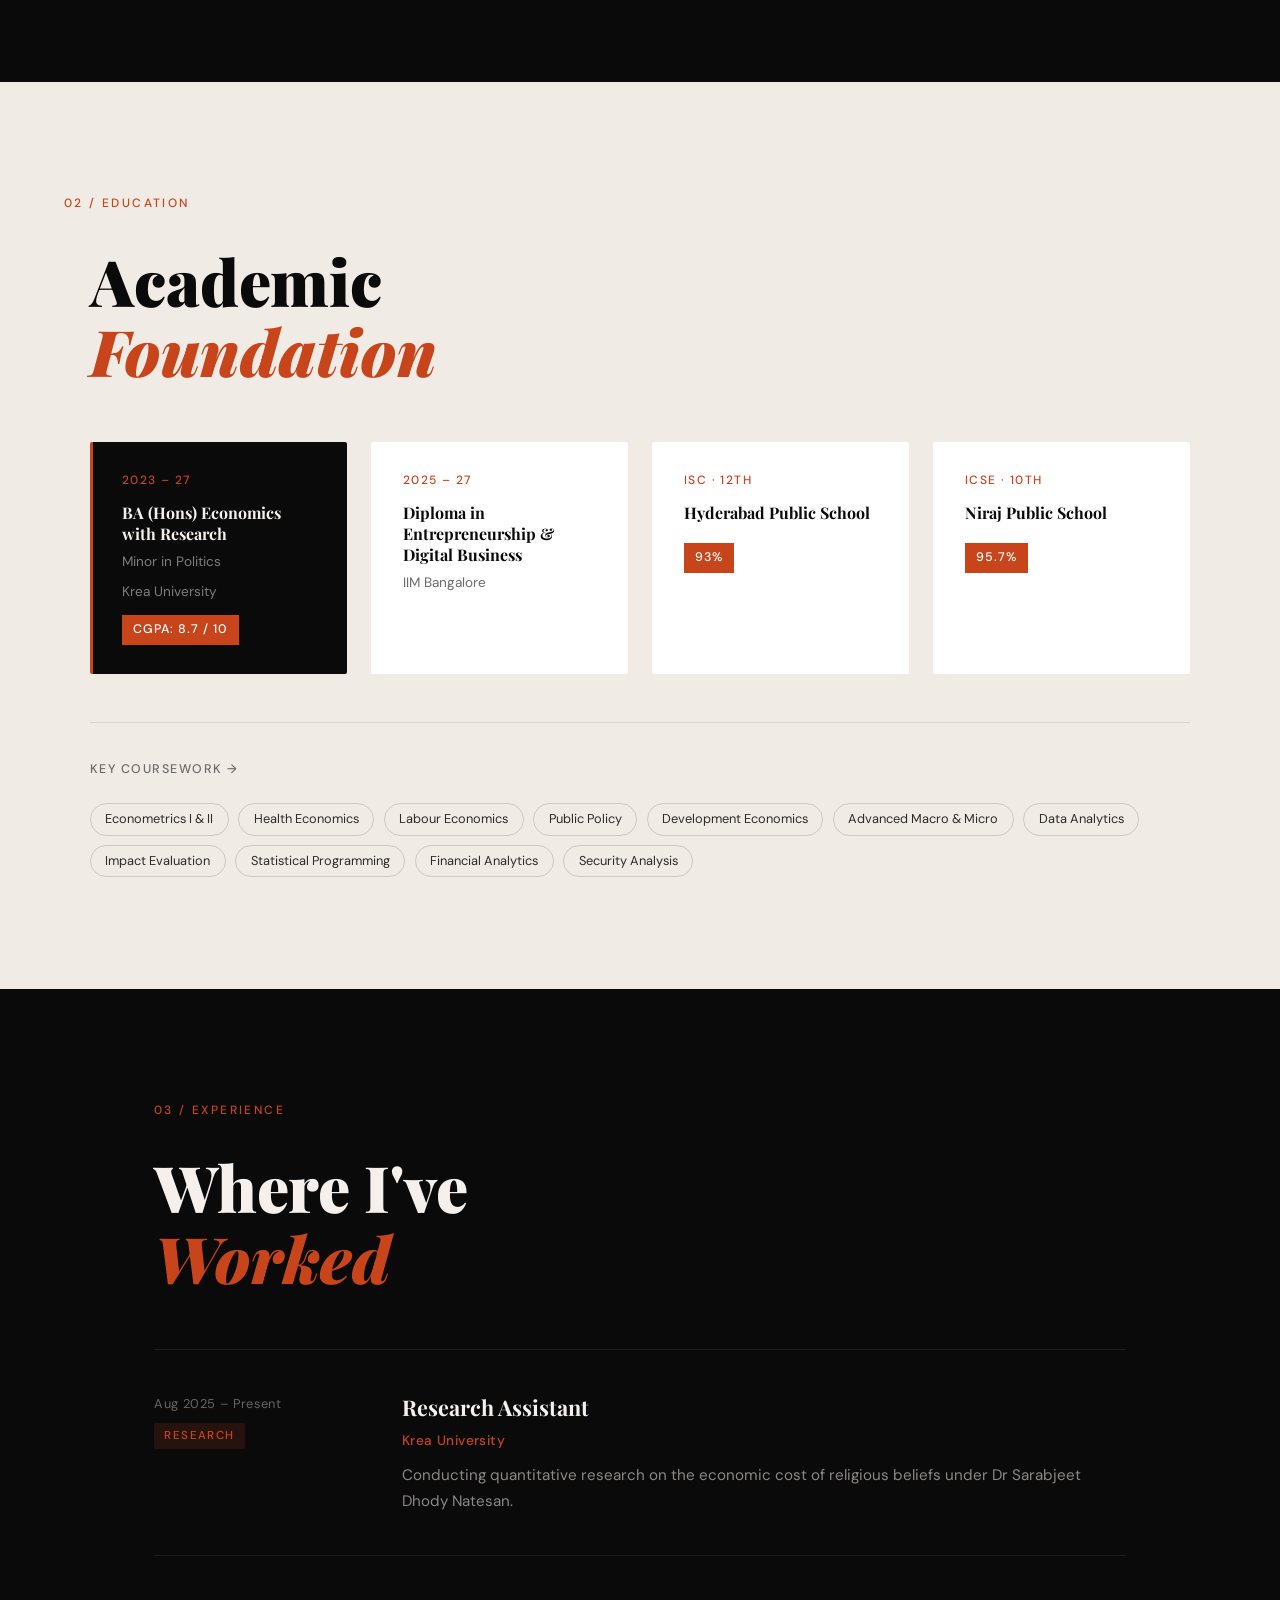
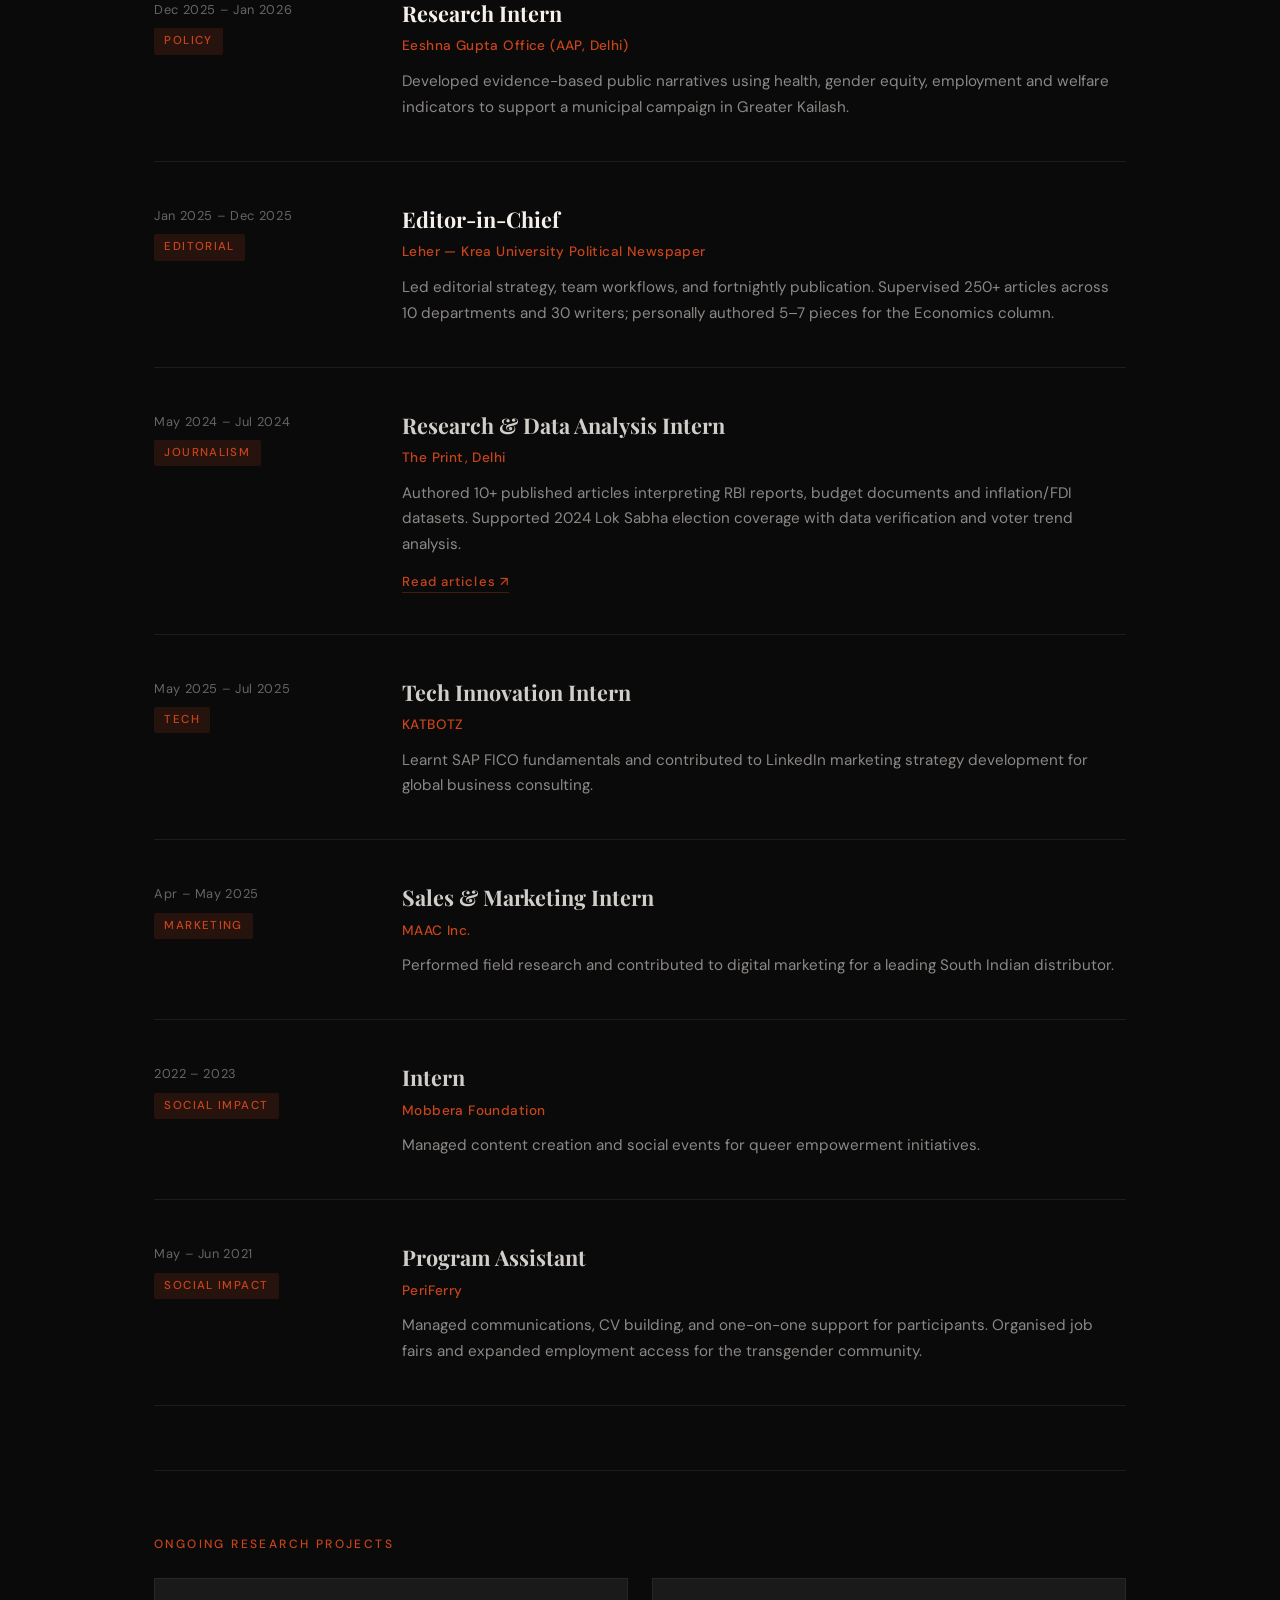
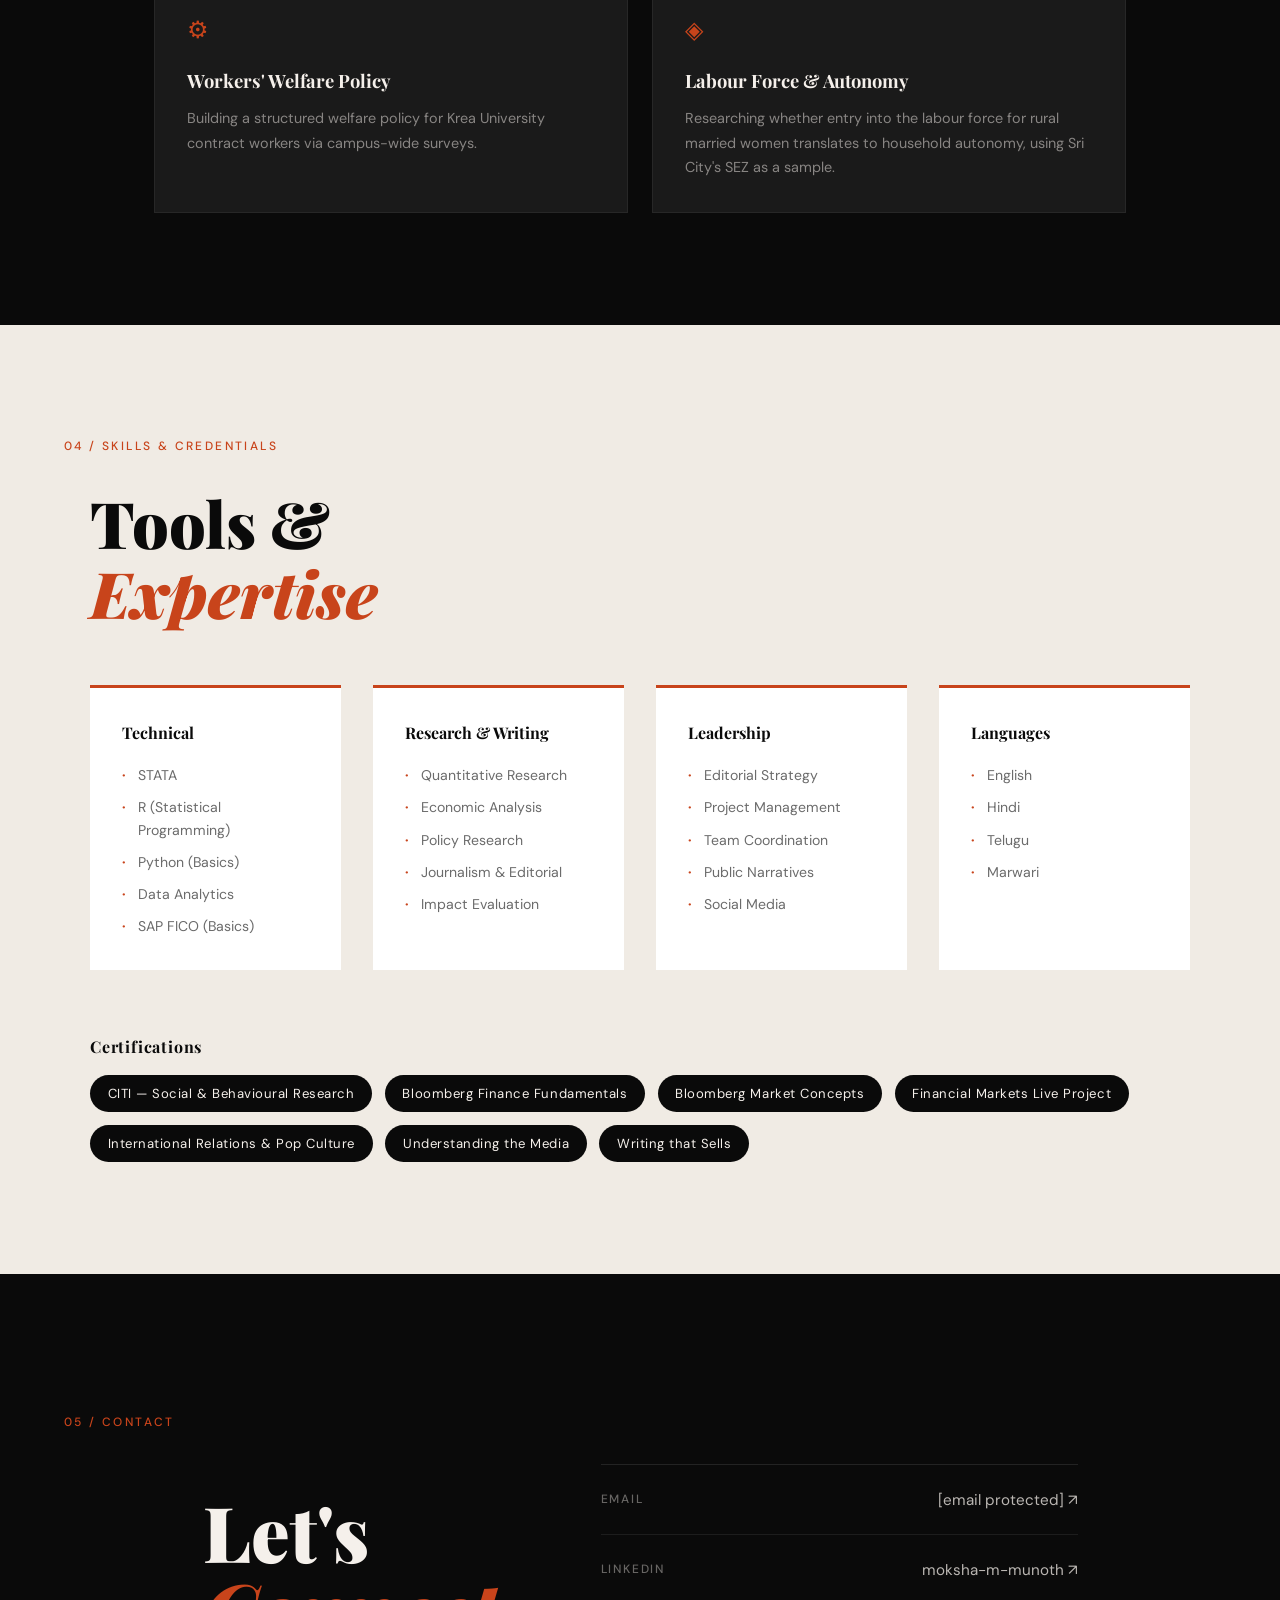
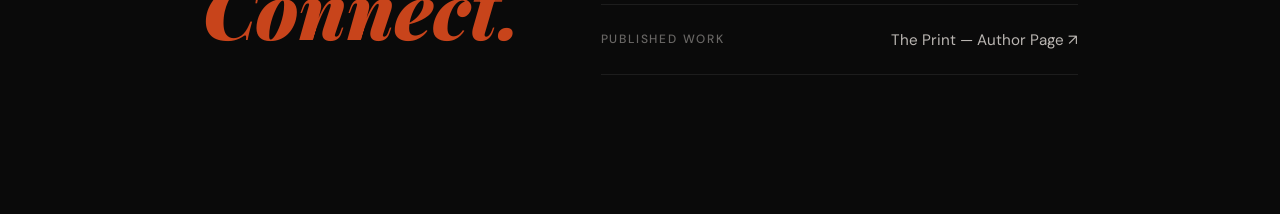
==== commit 4eb541e6: "Update index.html" ====
--- a/docs/index.html
+++ b/docs/index.html
@@ -27,7 +27,7 @@
     <h1 class="hero-name">Moksha<br /><em>M Munoth</em></h1>
     <p class="hero-sub">
       Economics student at Krea University. Research Assistant. Former Editor-in-Chief.
-      Data analyst, storyteller, and advocate.
+      Data analysis, Entrepreneurship.
     </p>
     <div class="hero-cta">
       <a href="#experience" class="btn-primary">View Work</a>
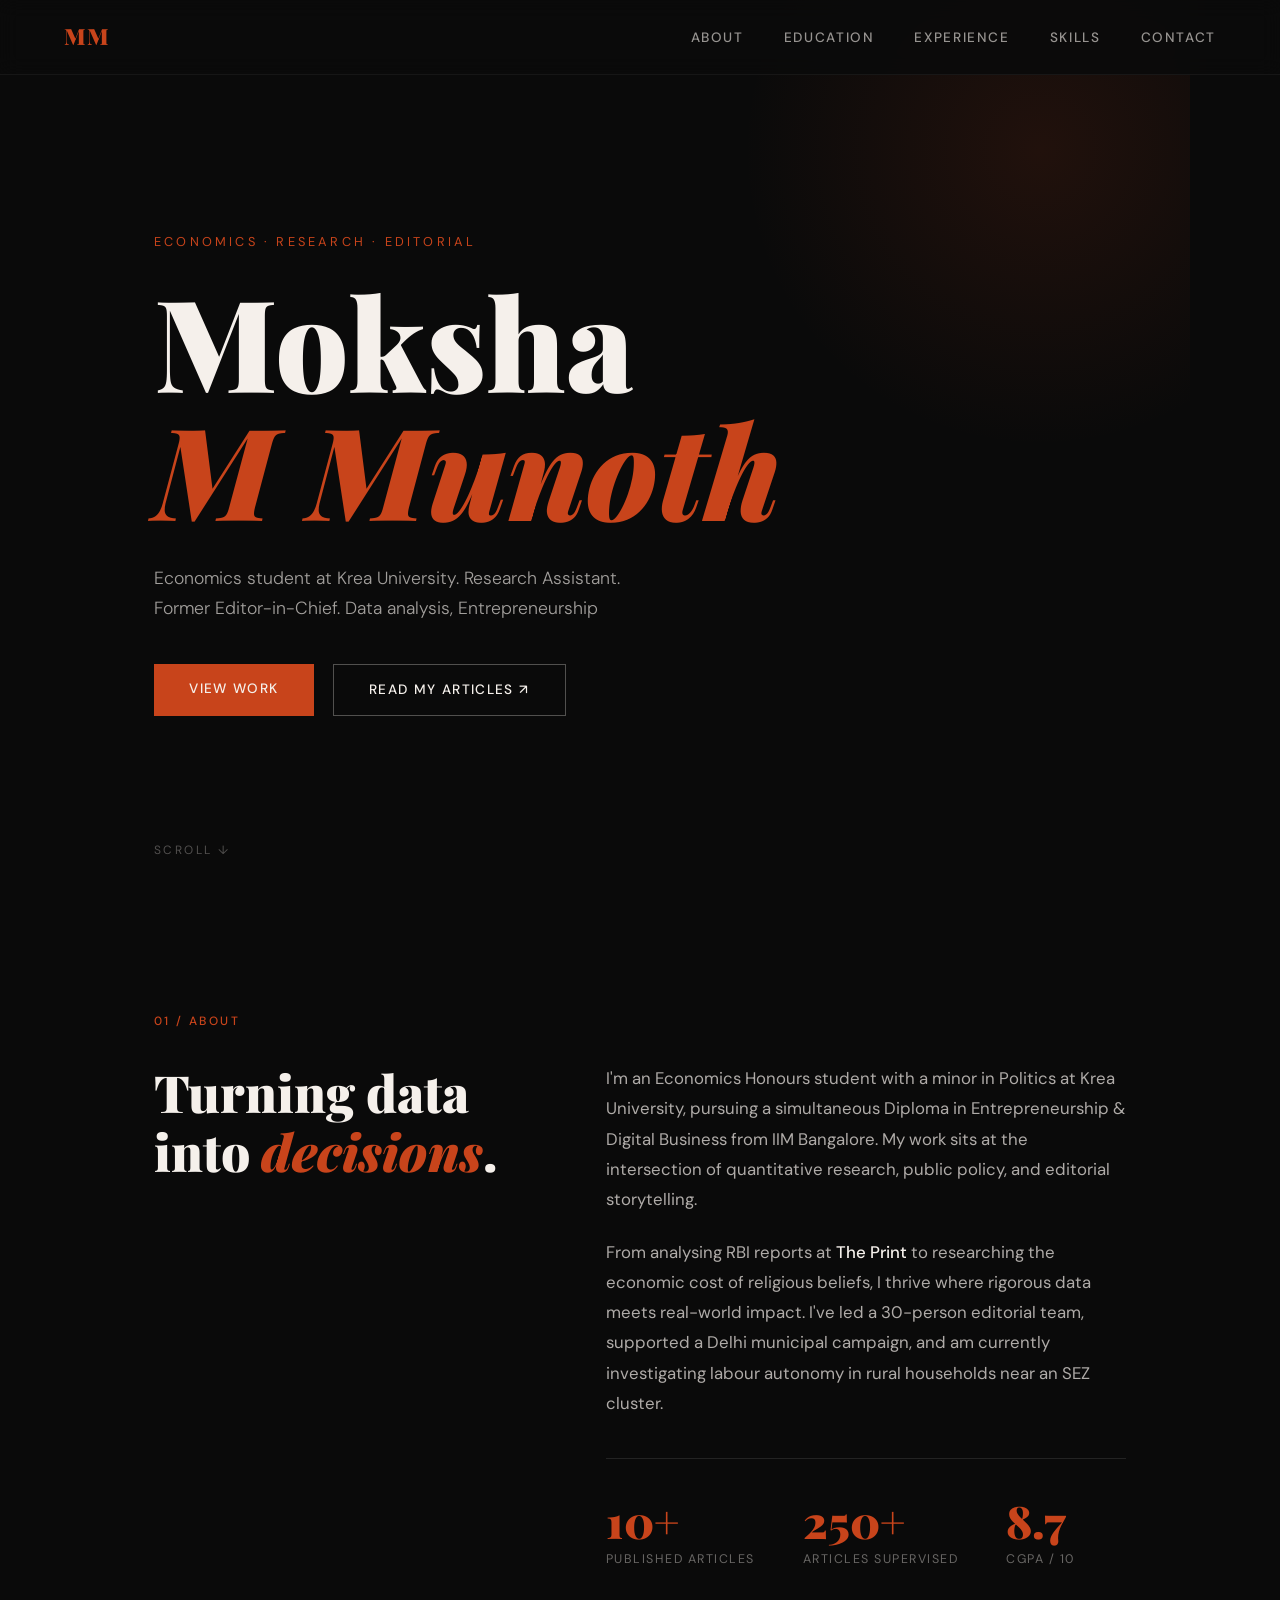
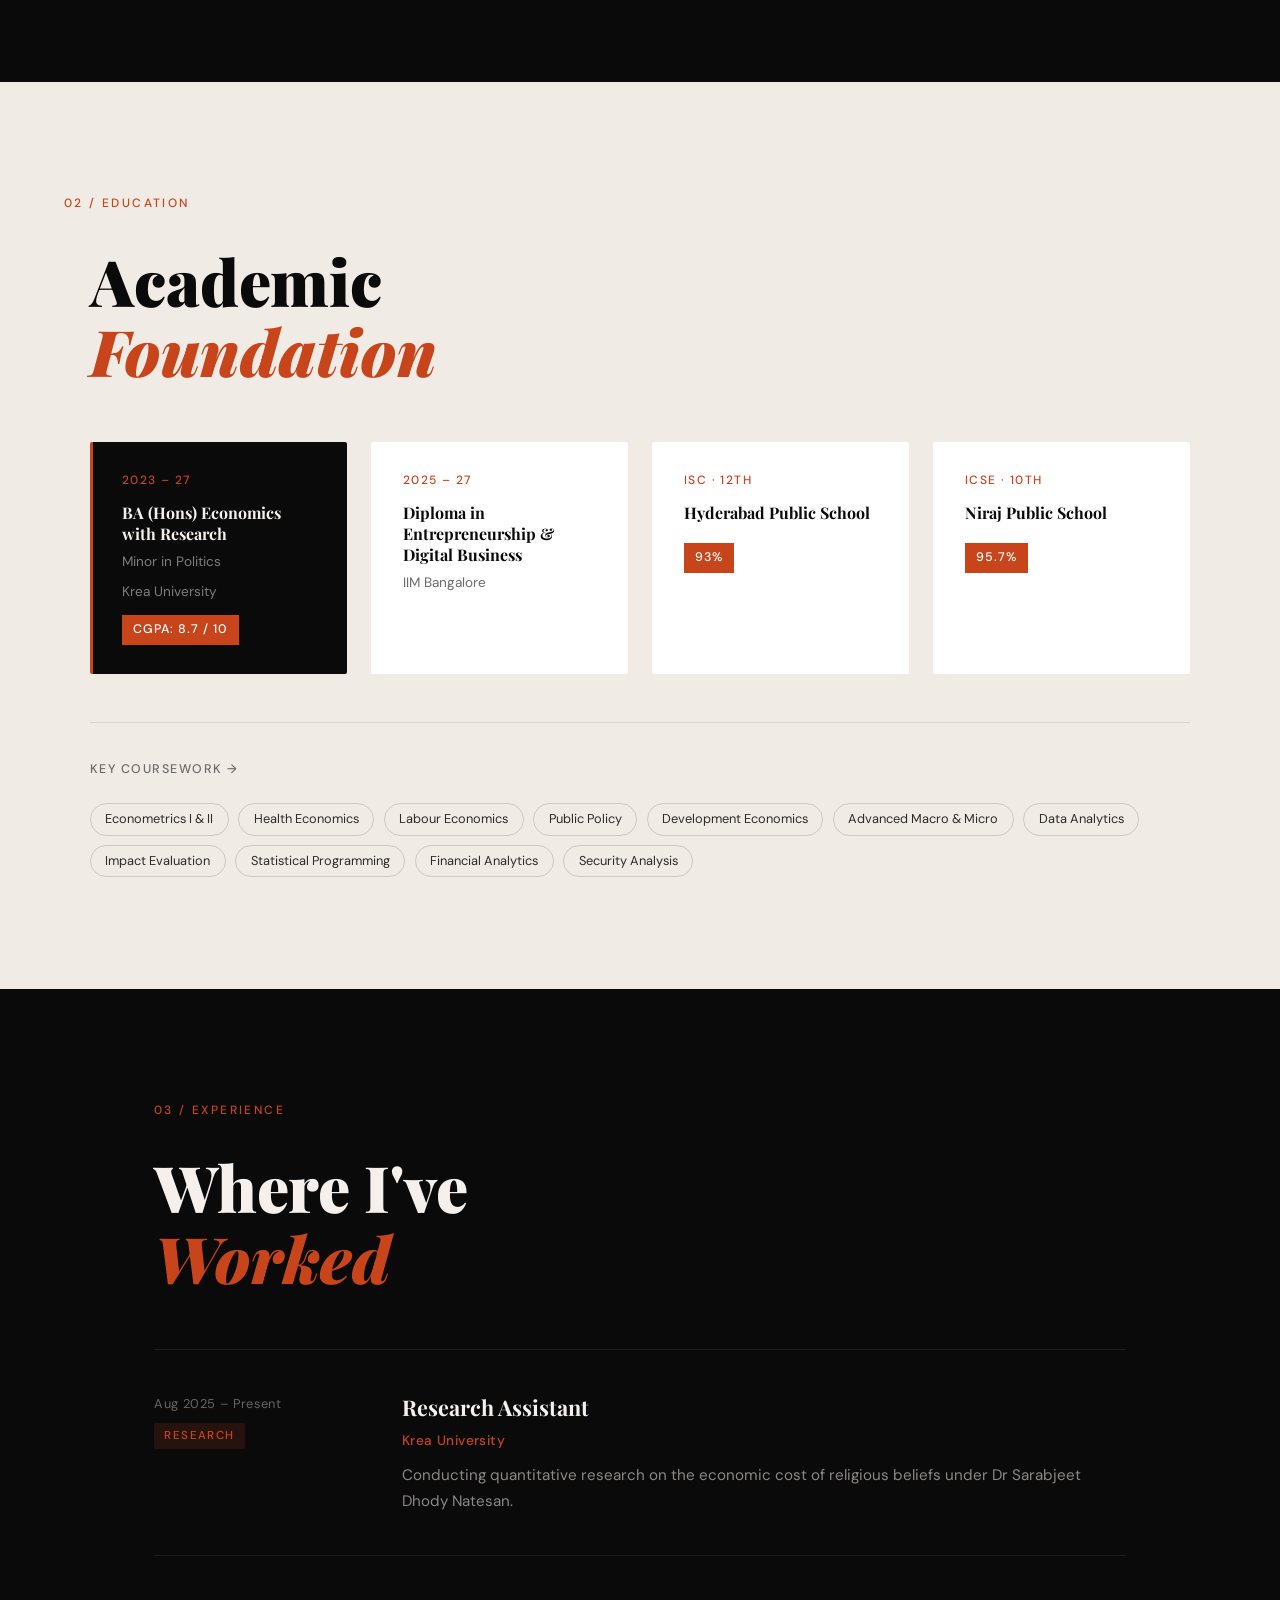
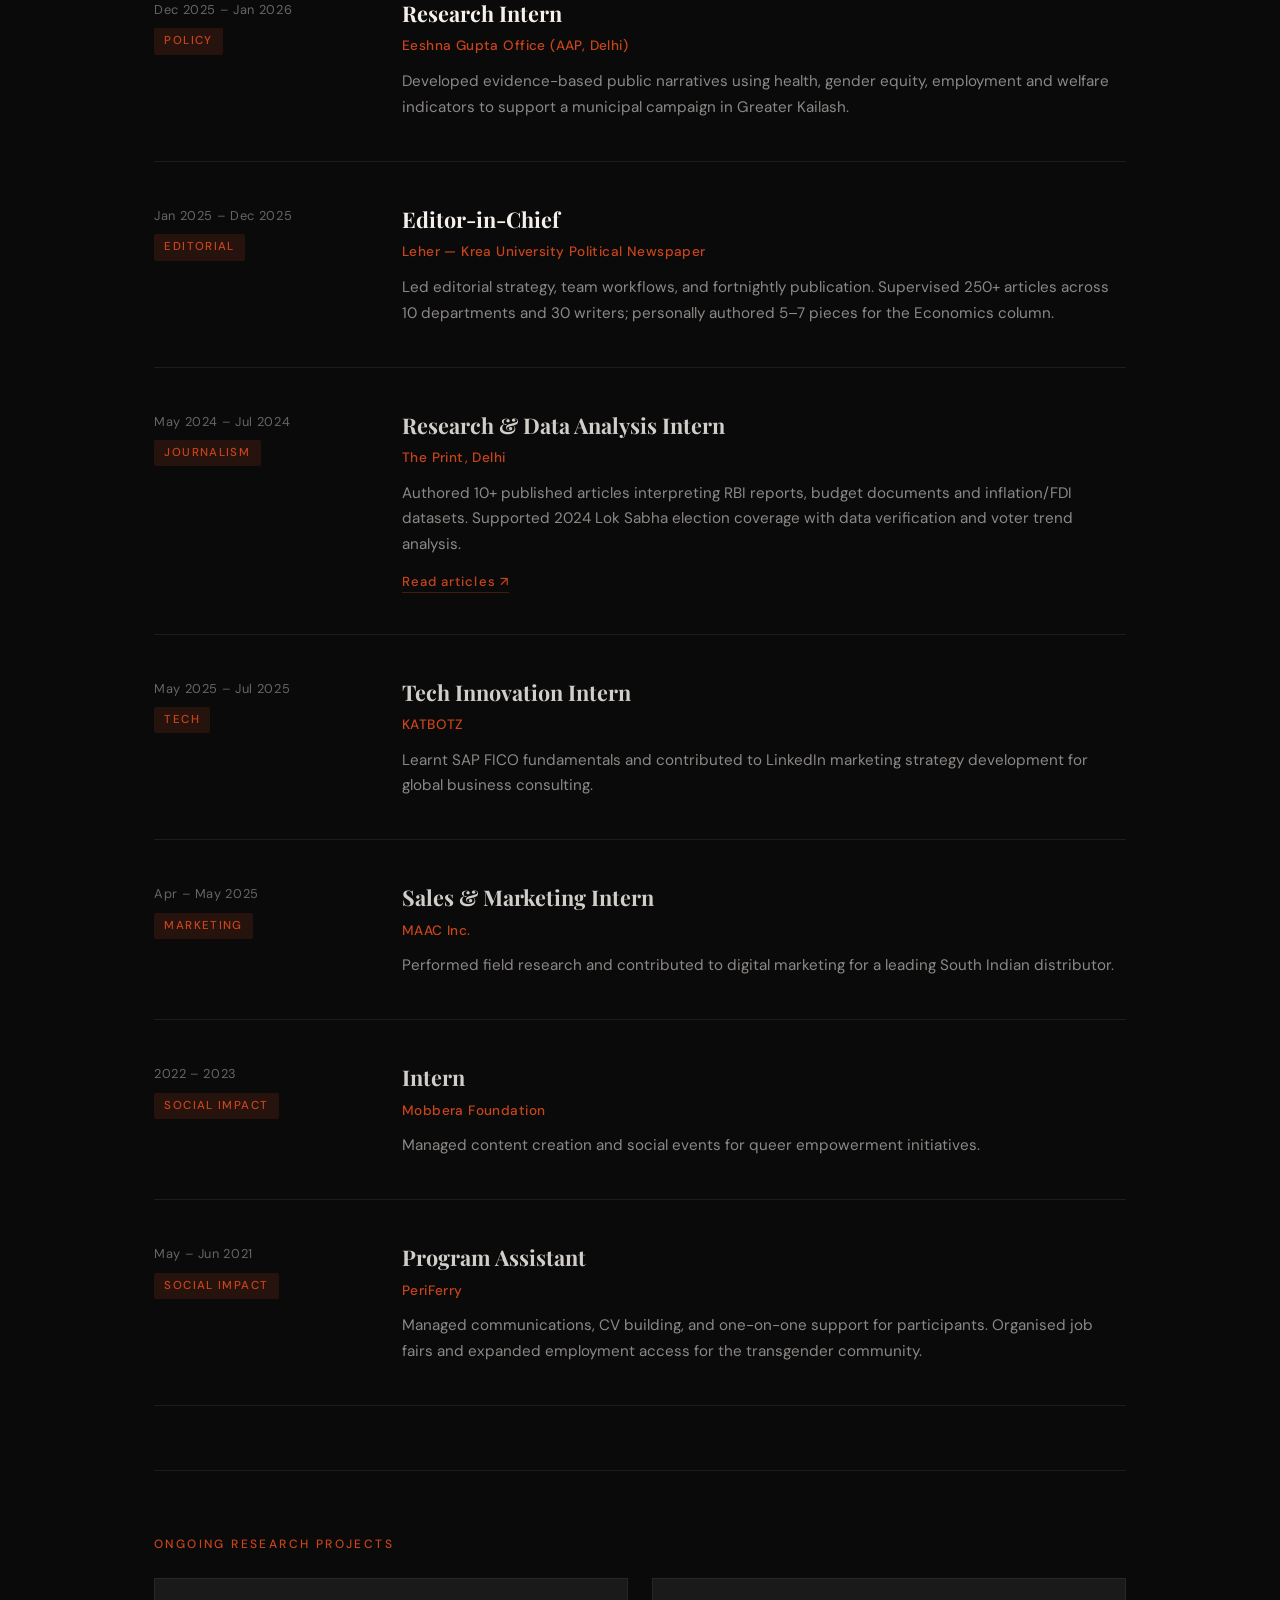
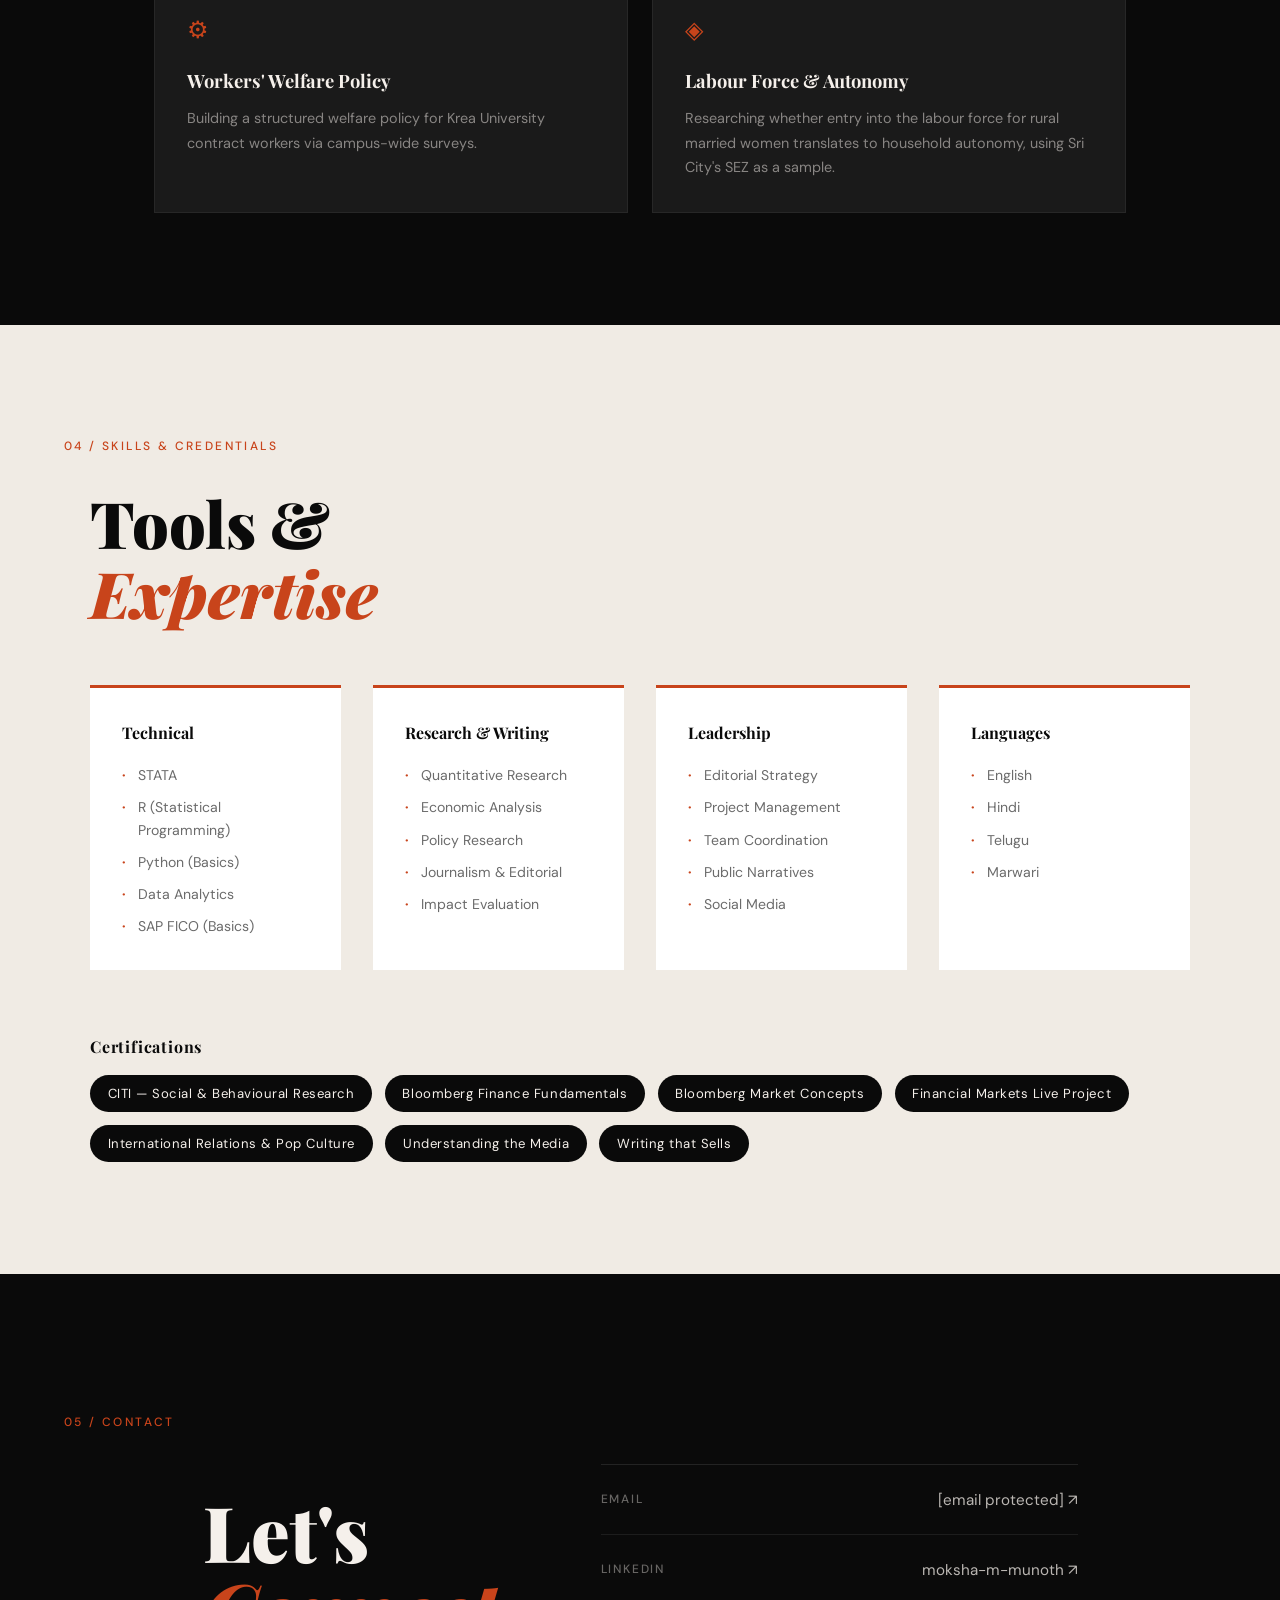
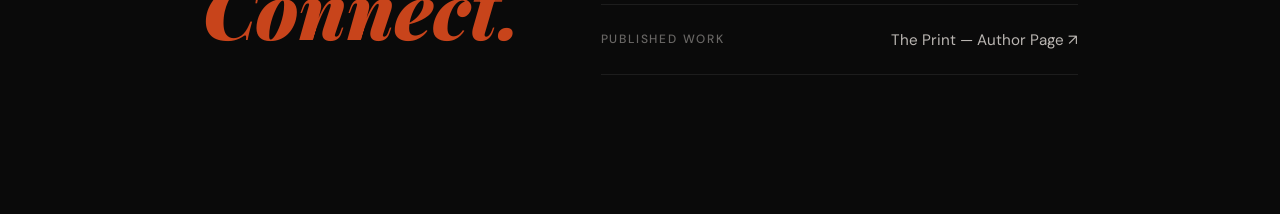
==== commit 9c8d457c: "Update index.html" ====
--- a/docs/index.html
+++ b/docs/index.html
@@ -27,7 +27,7 @@
     <h1 class="hero-name">Moksha<br /><em>M Munoth</em></h1>
     <p class="hero-sub">
       Economics student at Krea University. Research Assistant. Former Editor-in-Chief.
-      Data analysis, Entrepreneurship.
+      Data analysis, Entrepreneurship
     </p>
     <div class="hero-cta">
       <a href="#experience" class="btn-primary">View Work</a>
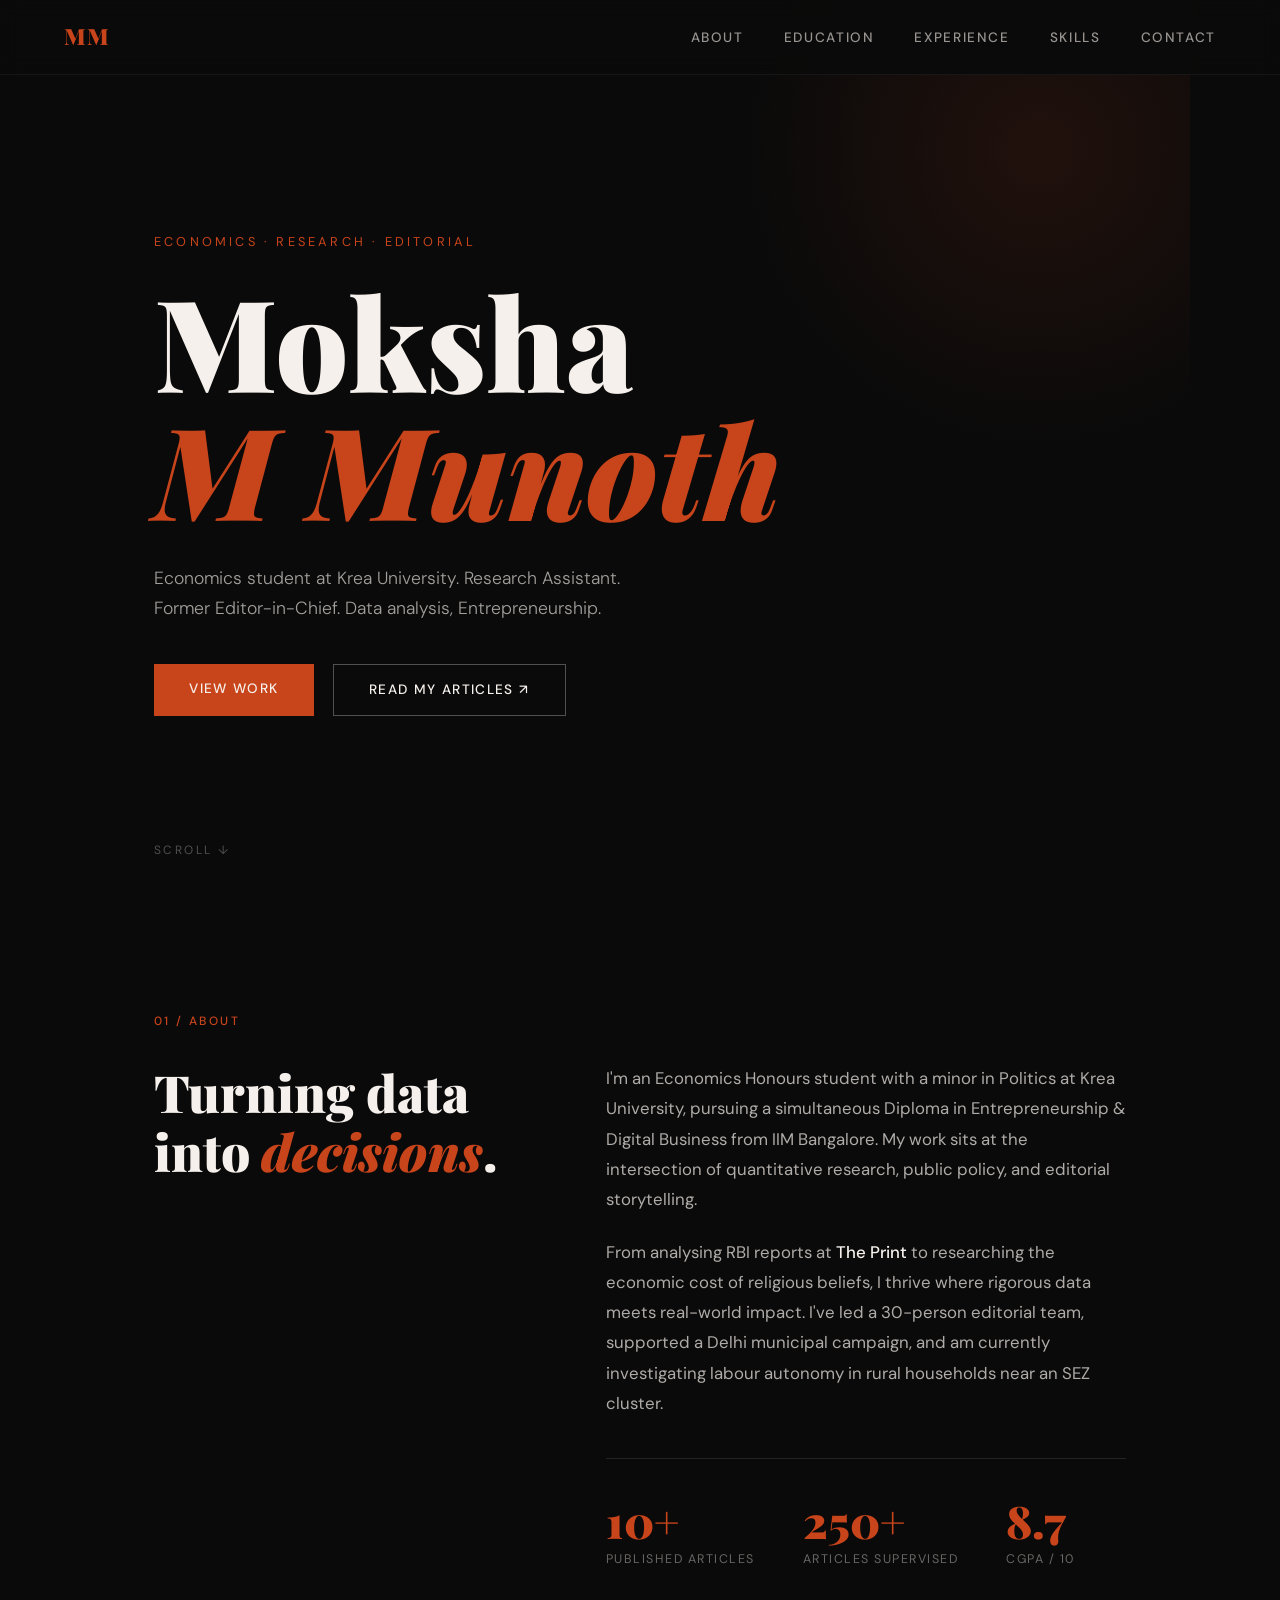
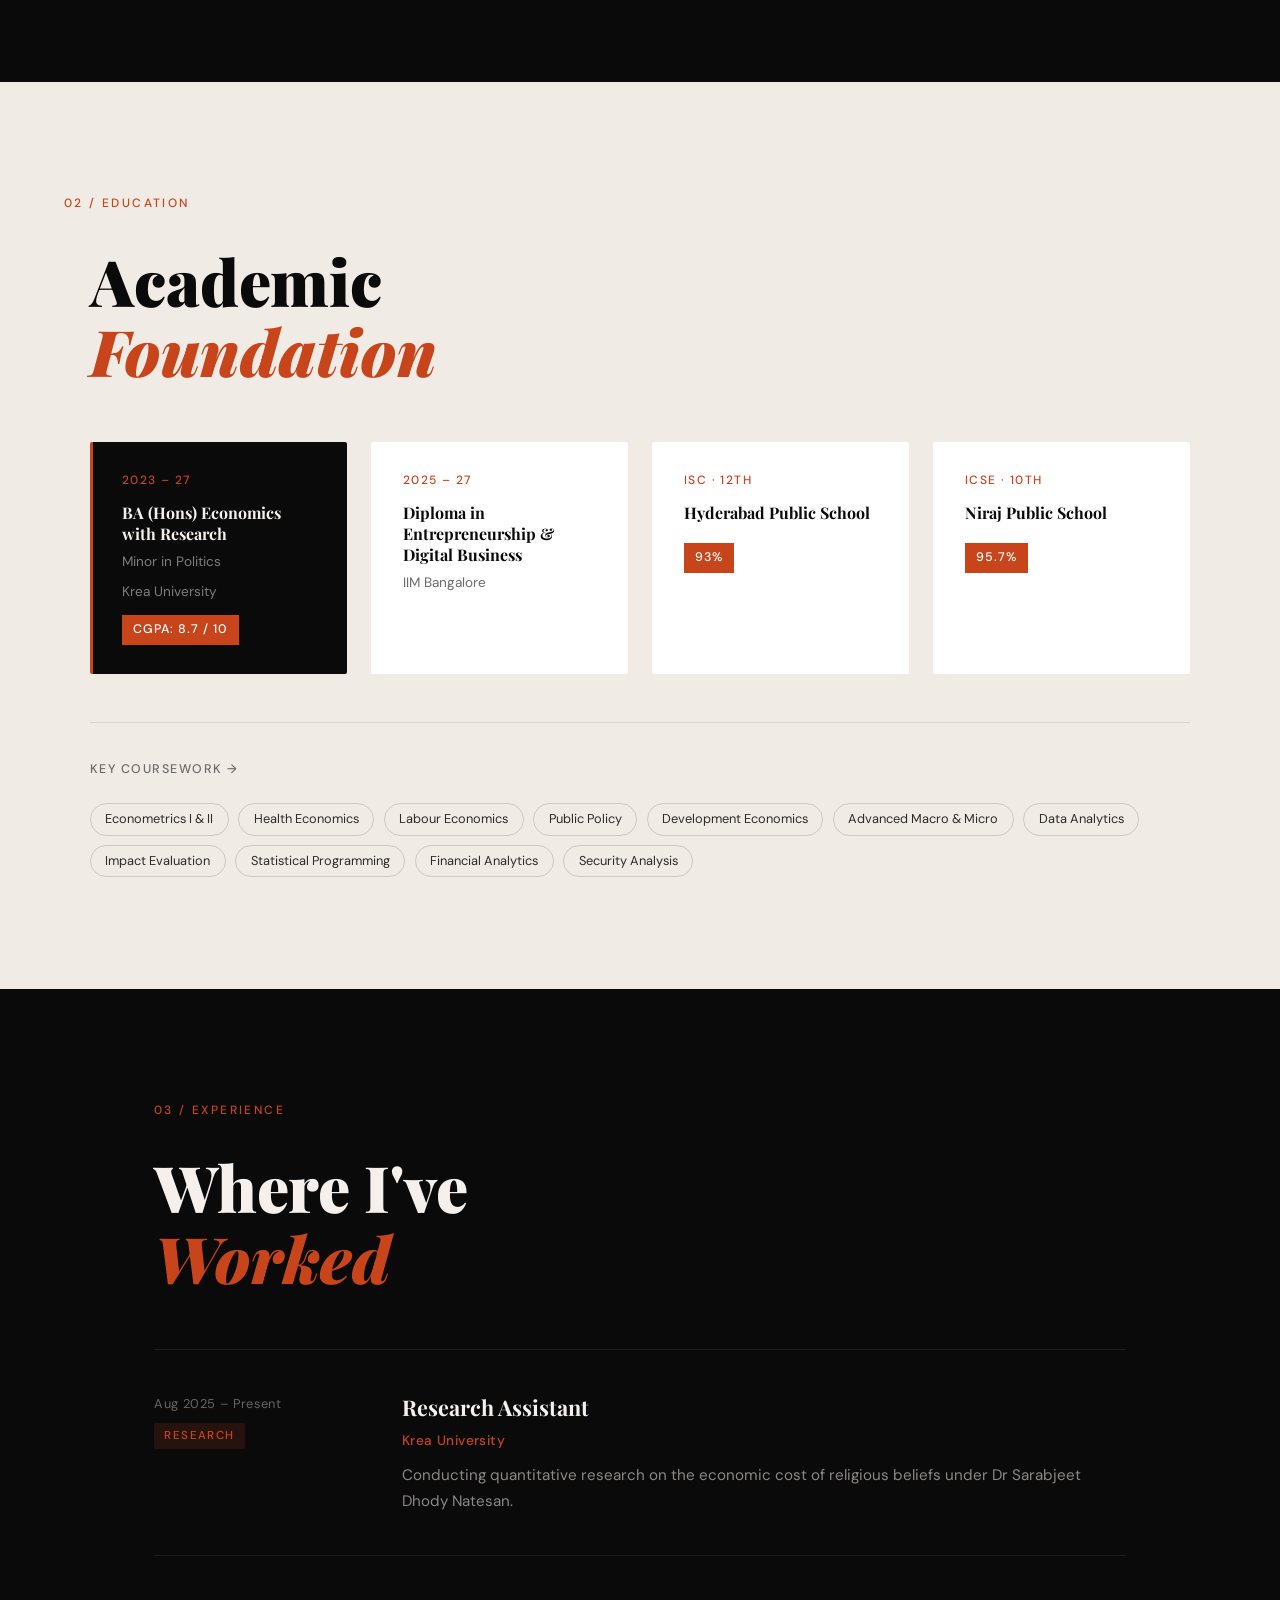
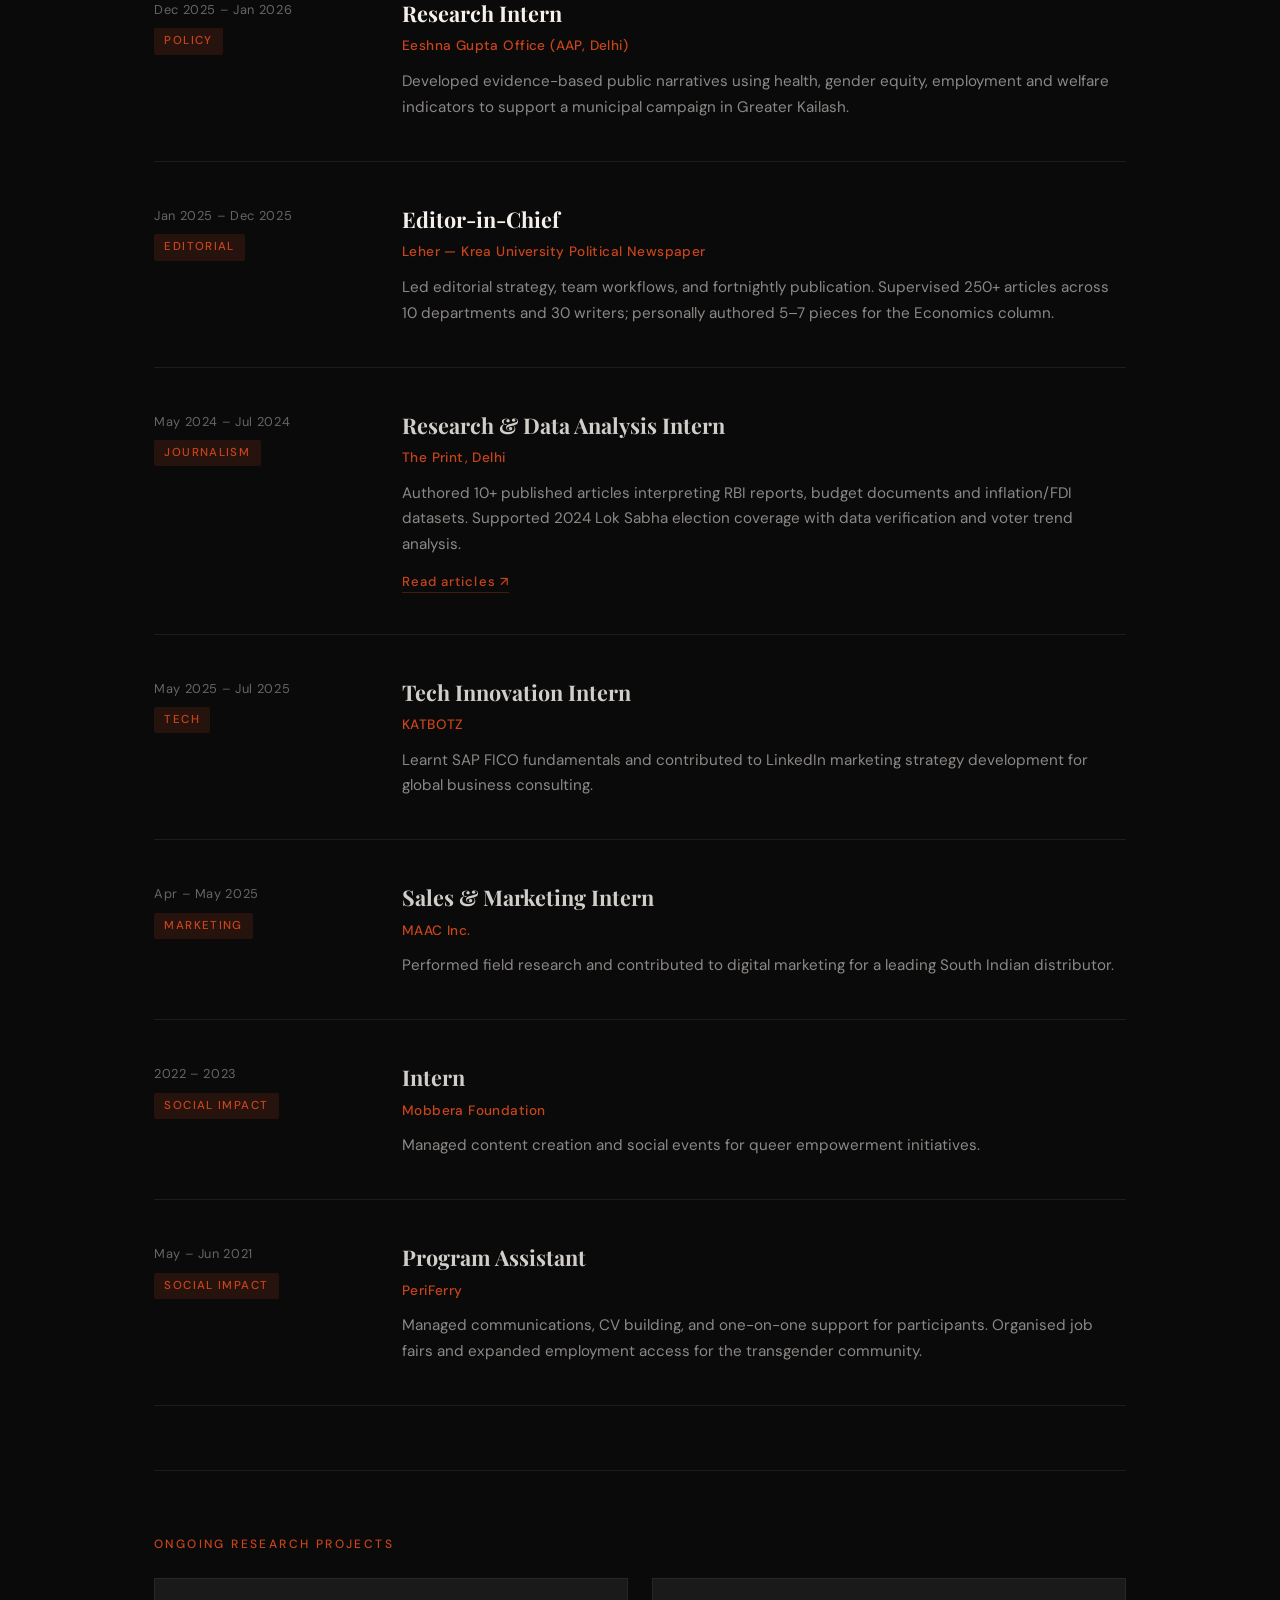
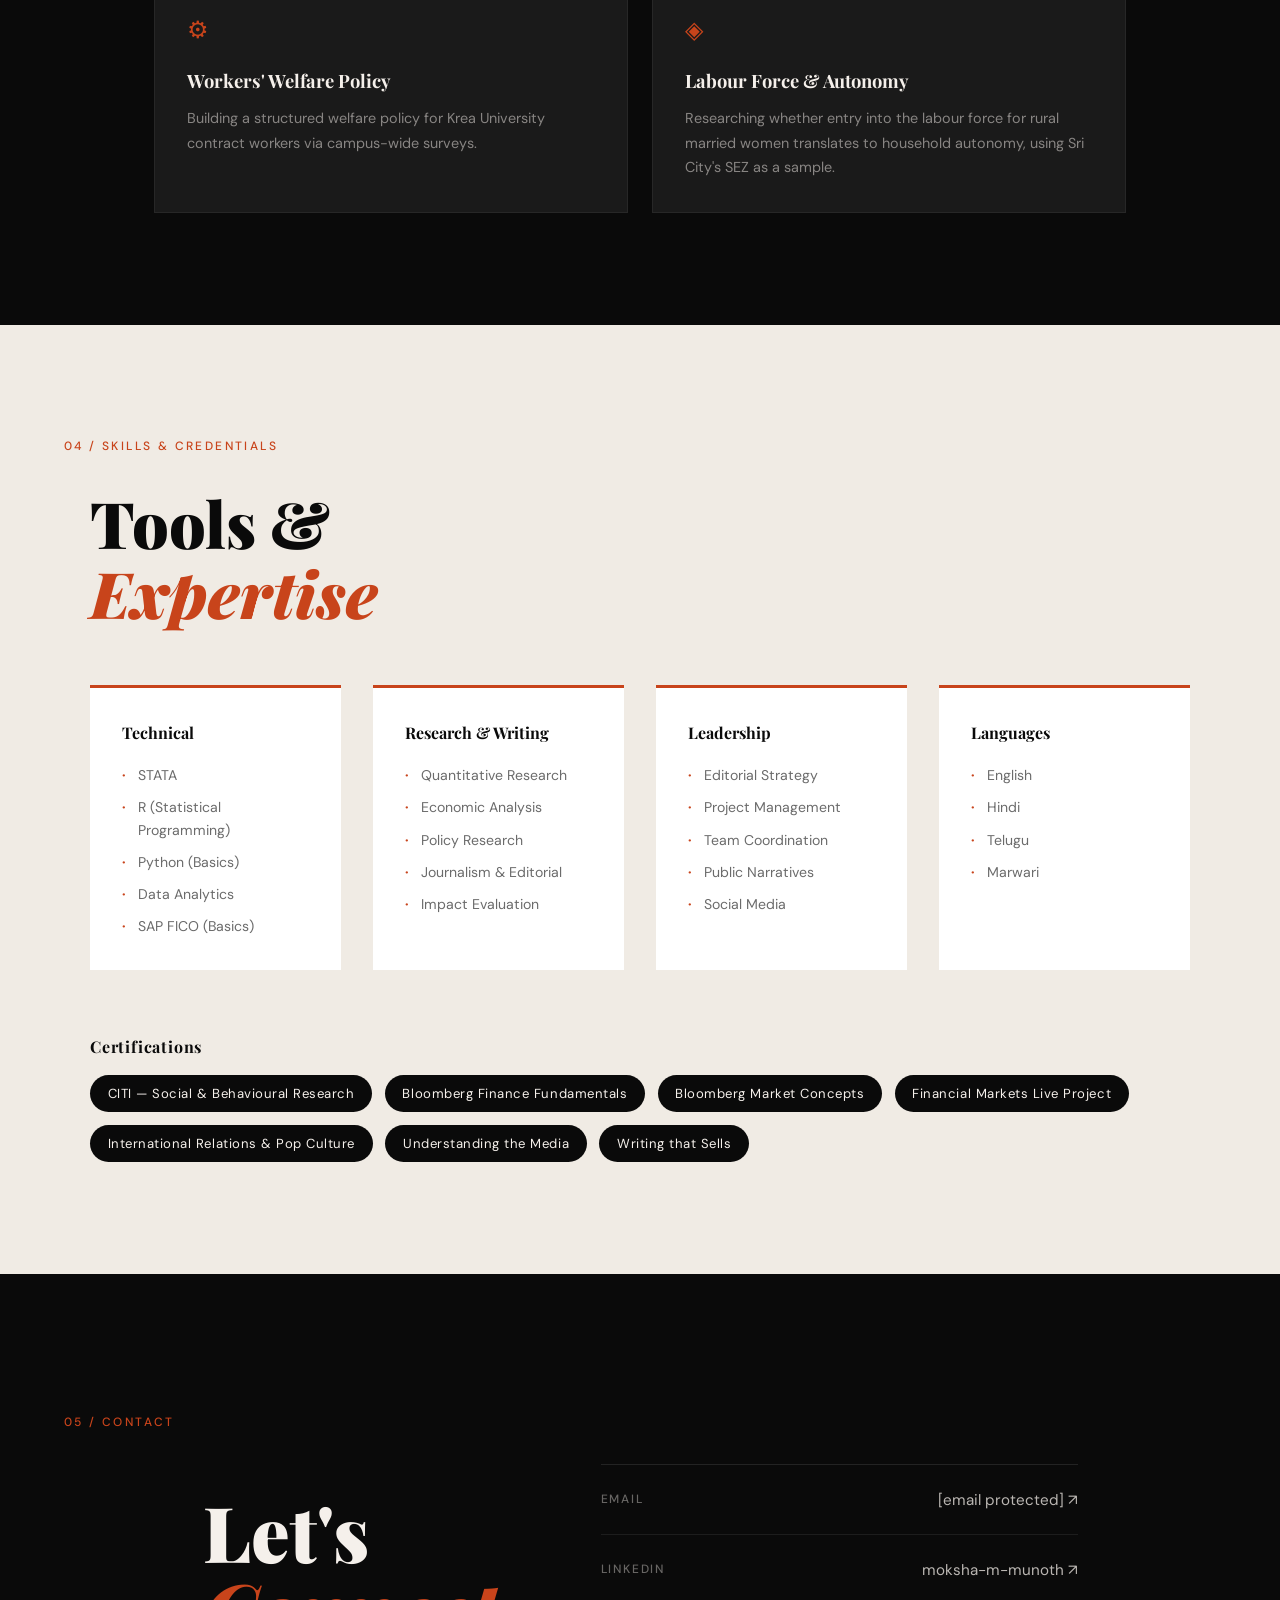
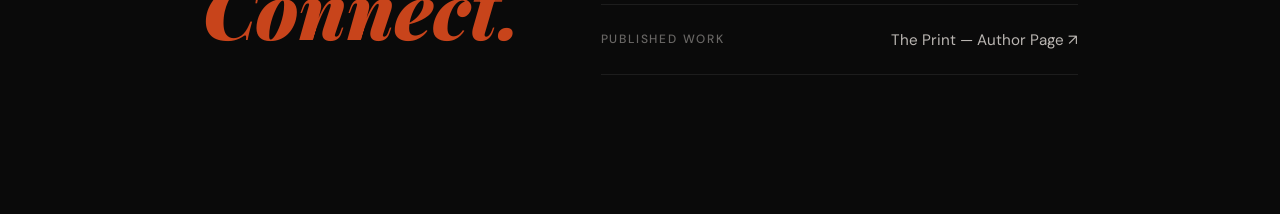
==== commit e885dff7: "Update index.html" ====
--- a/docs/index.html
+++ b/docs/index.html
@@ -27,7 +27,7 @@
     <h1 class="hero-name">Moksha<br /><em>M Munoth</em></h1>
     <p class="hero-sub">
       Economics student at Krea University. Research Assistant. Former Editor-in-Chief.
-      Data analysis, Entrepreneurship
+      Data analysis, Entrepreneurship.
     </p>
     <div class="hero-cta">
       <a href="#experience" class="btn-primary">View Work</a>
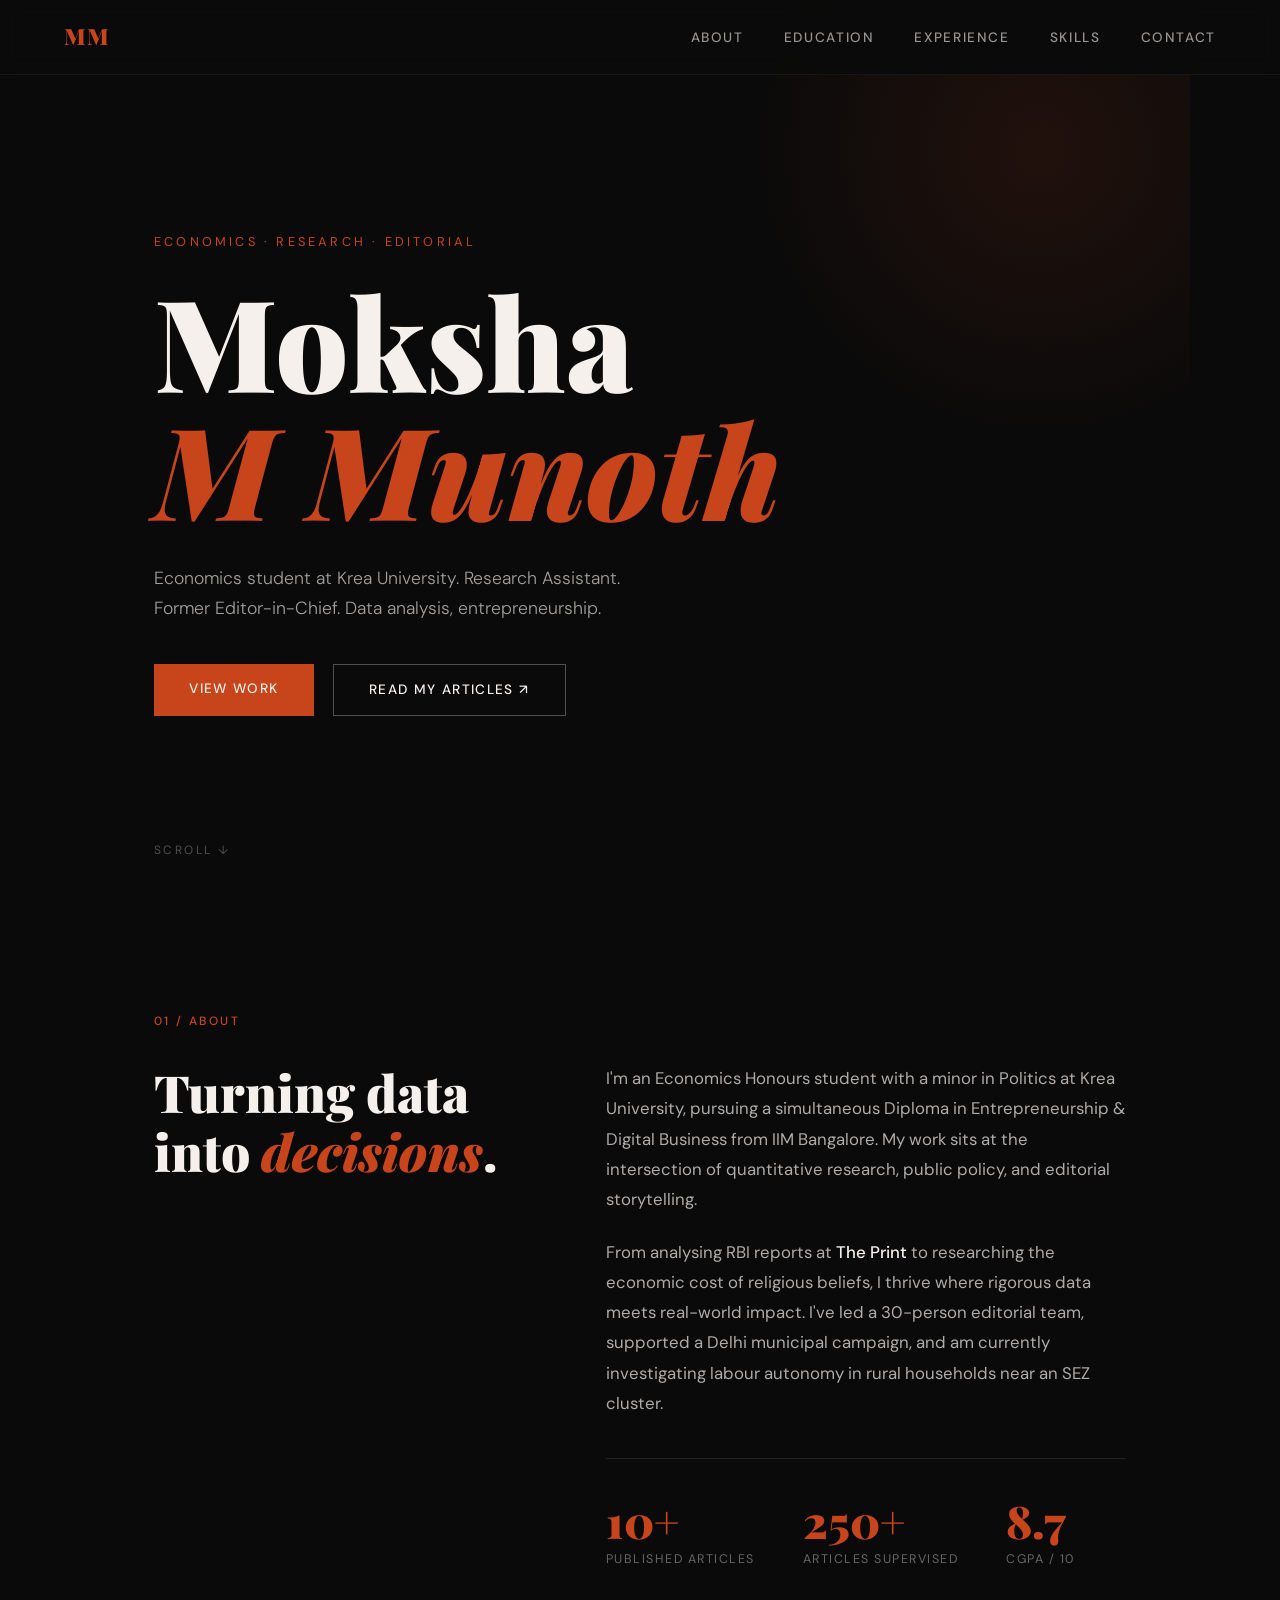
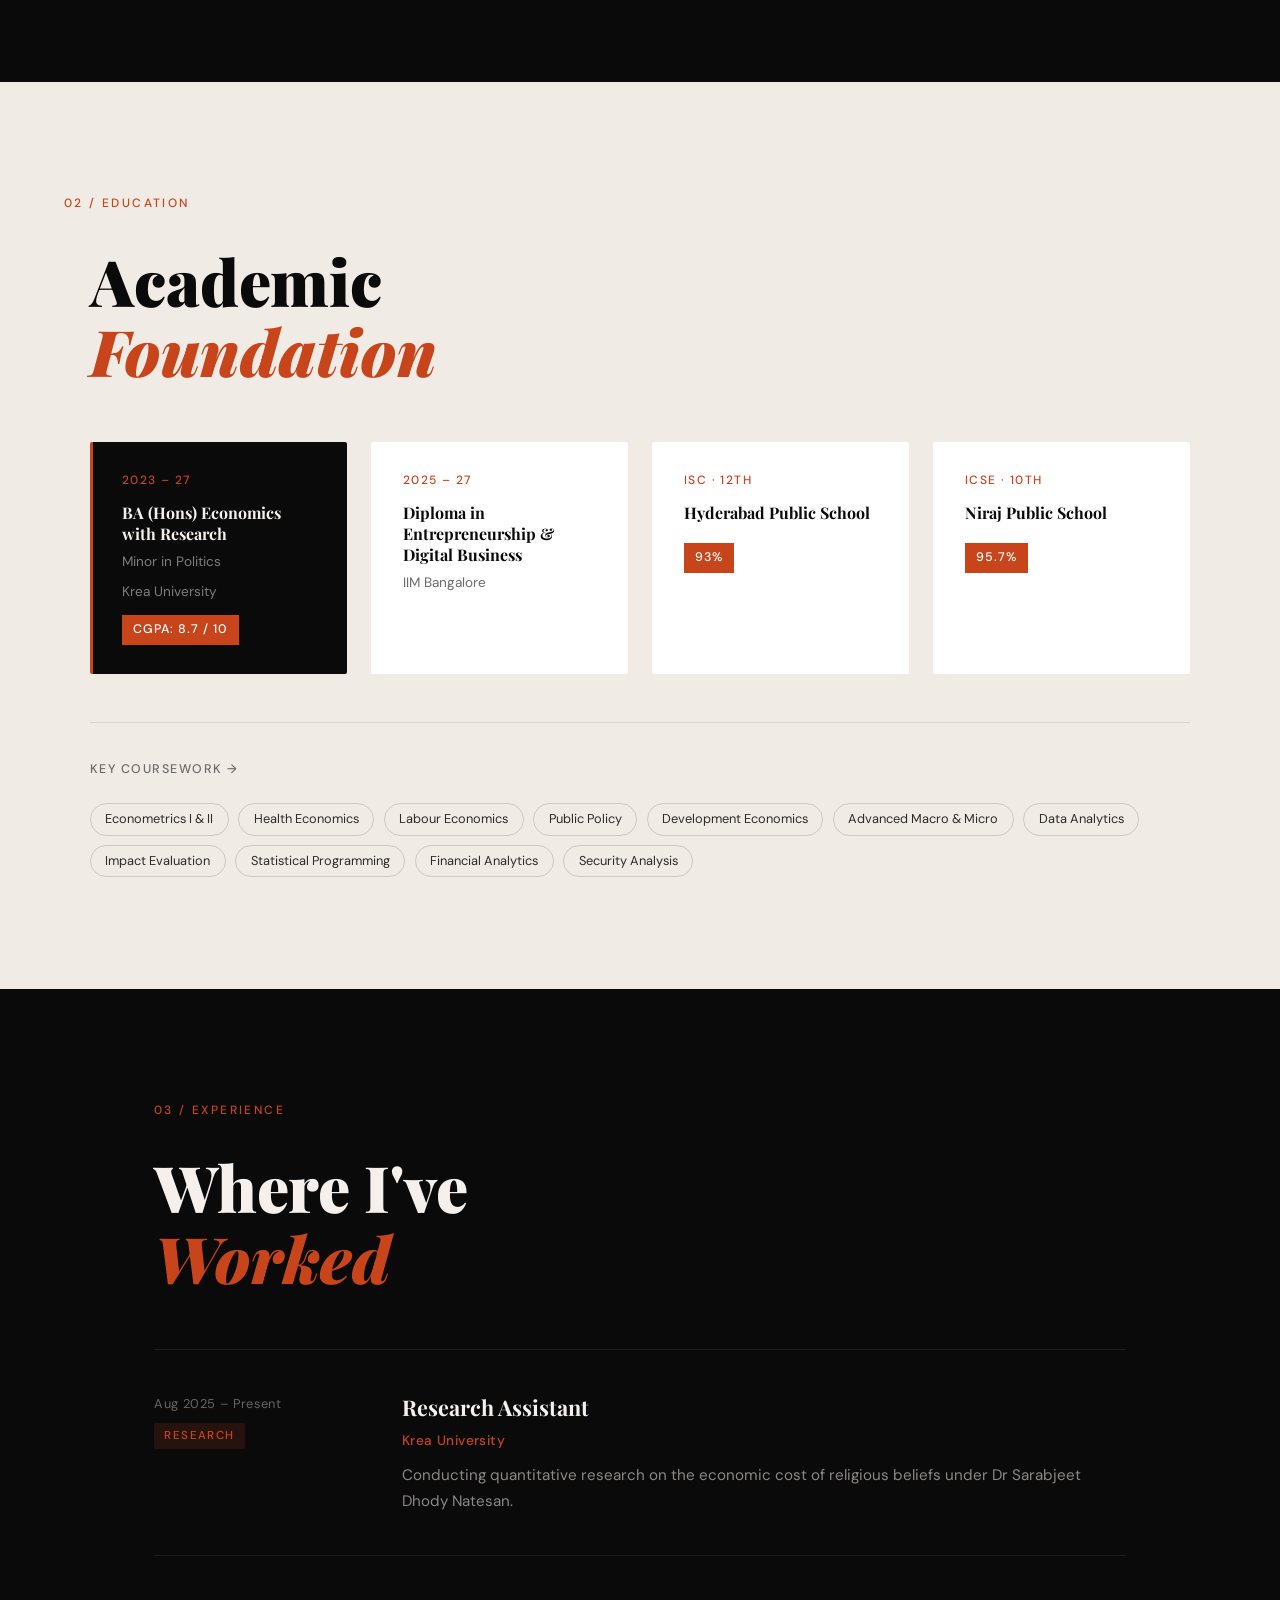
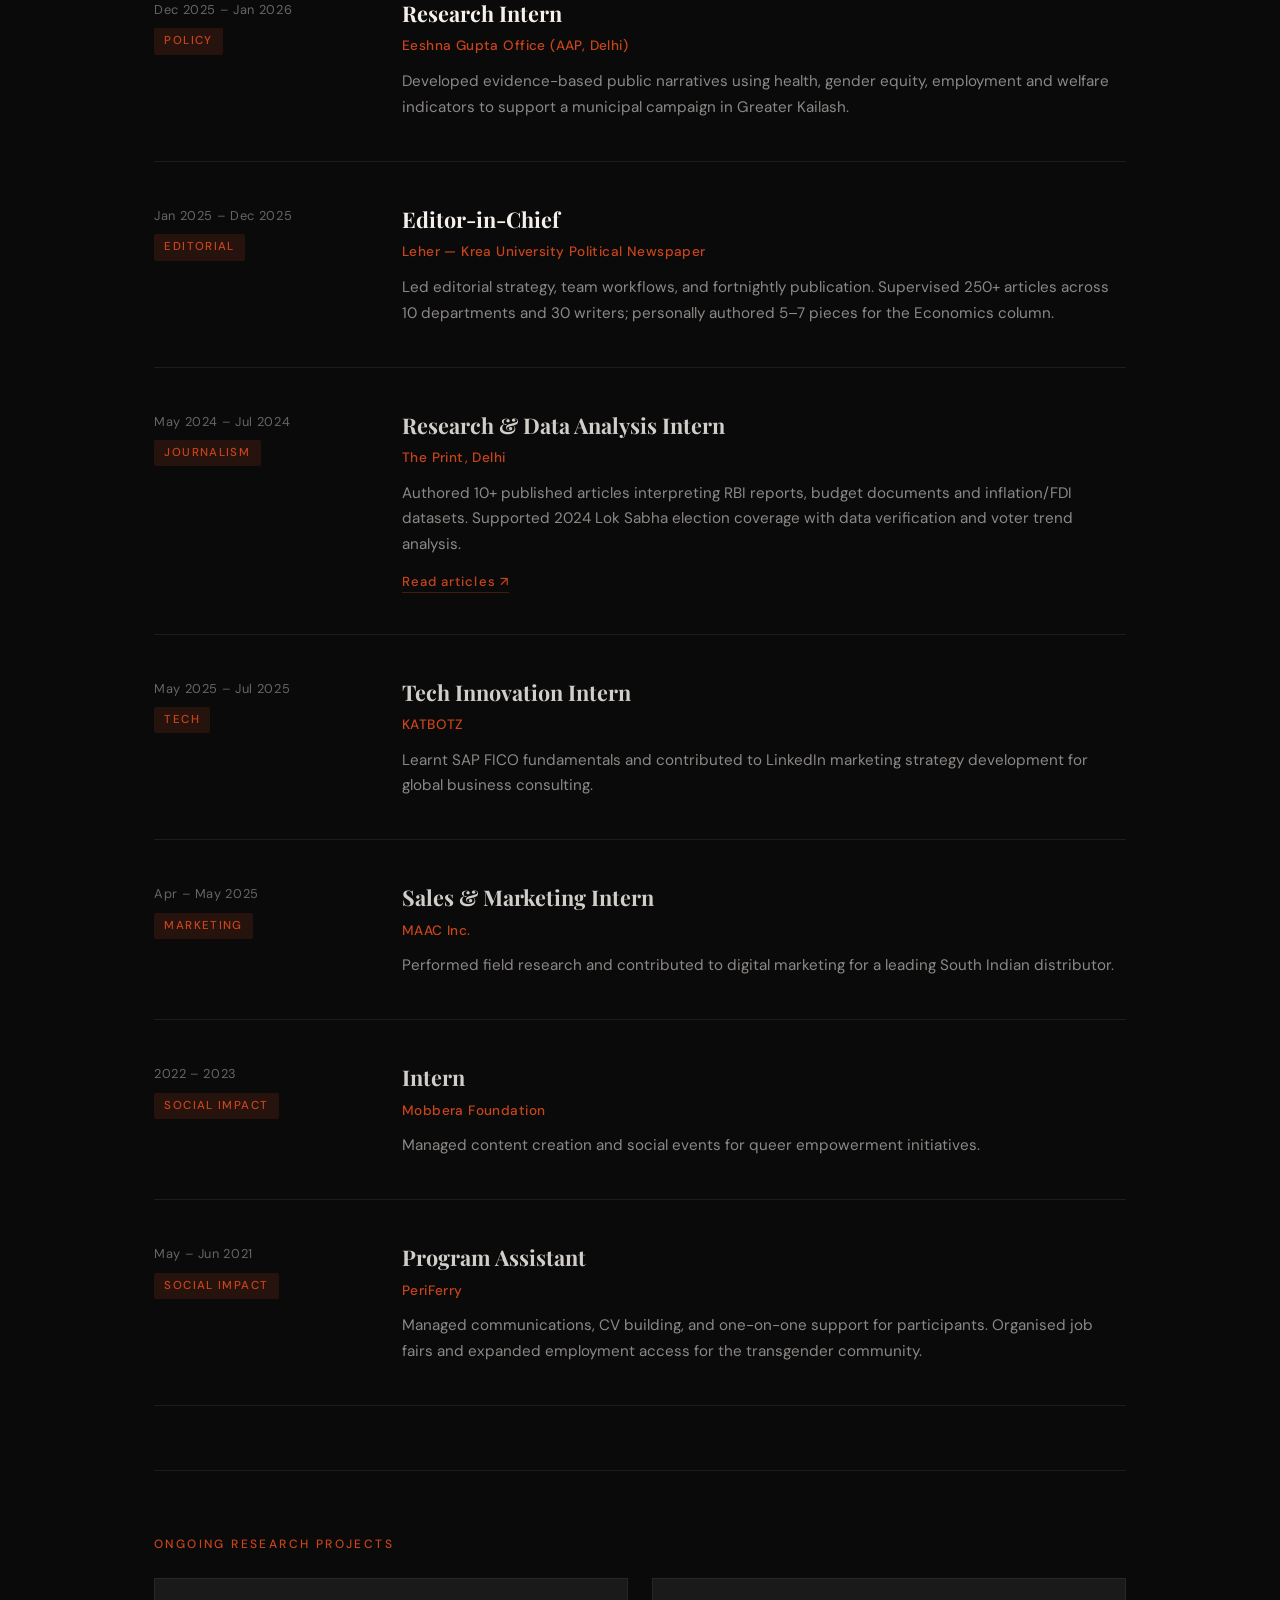
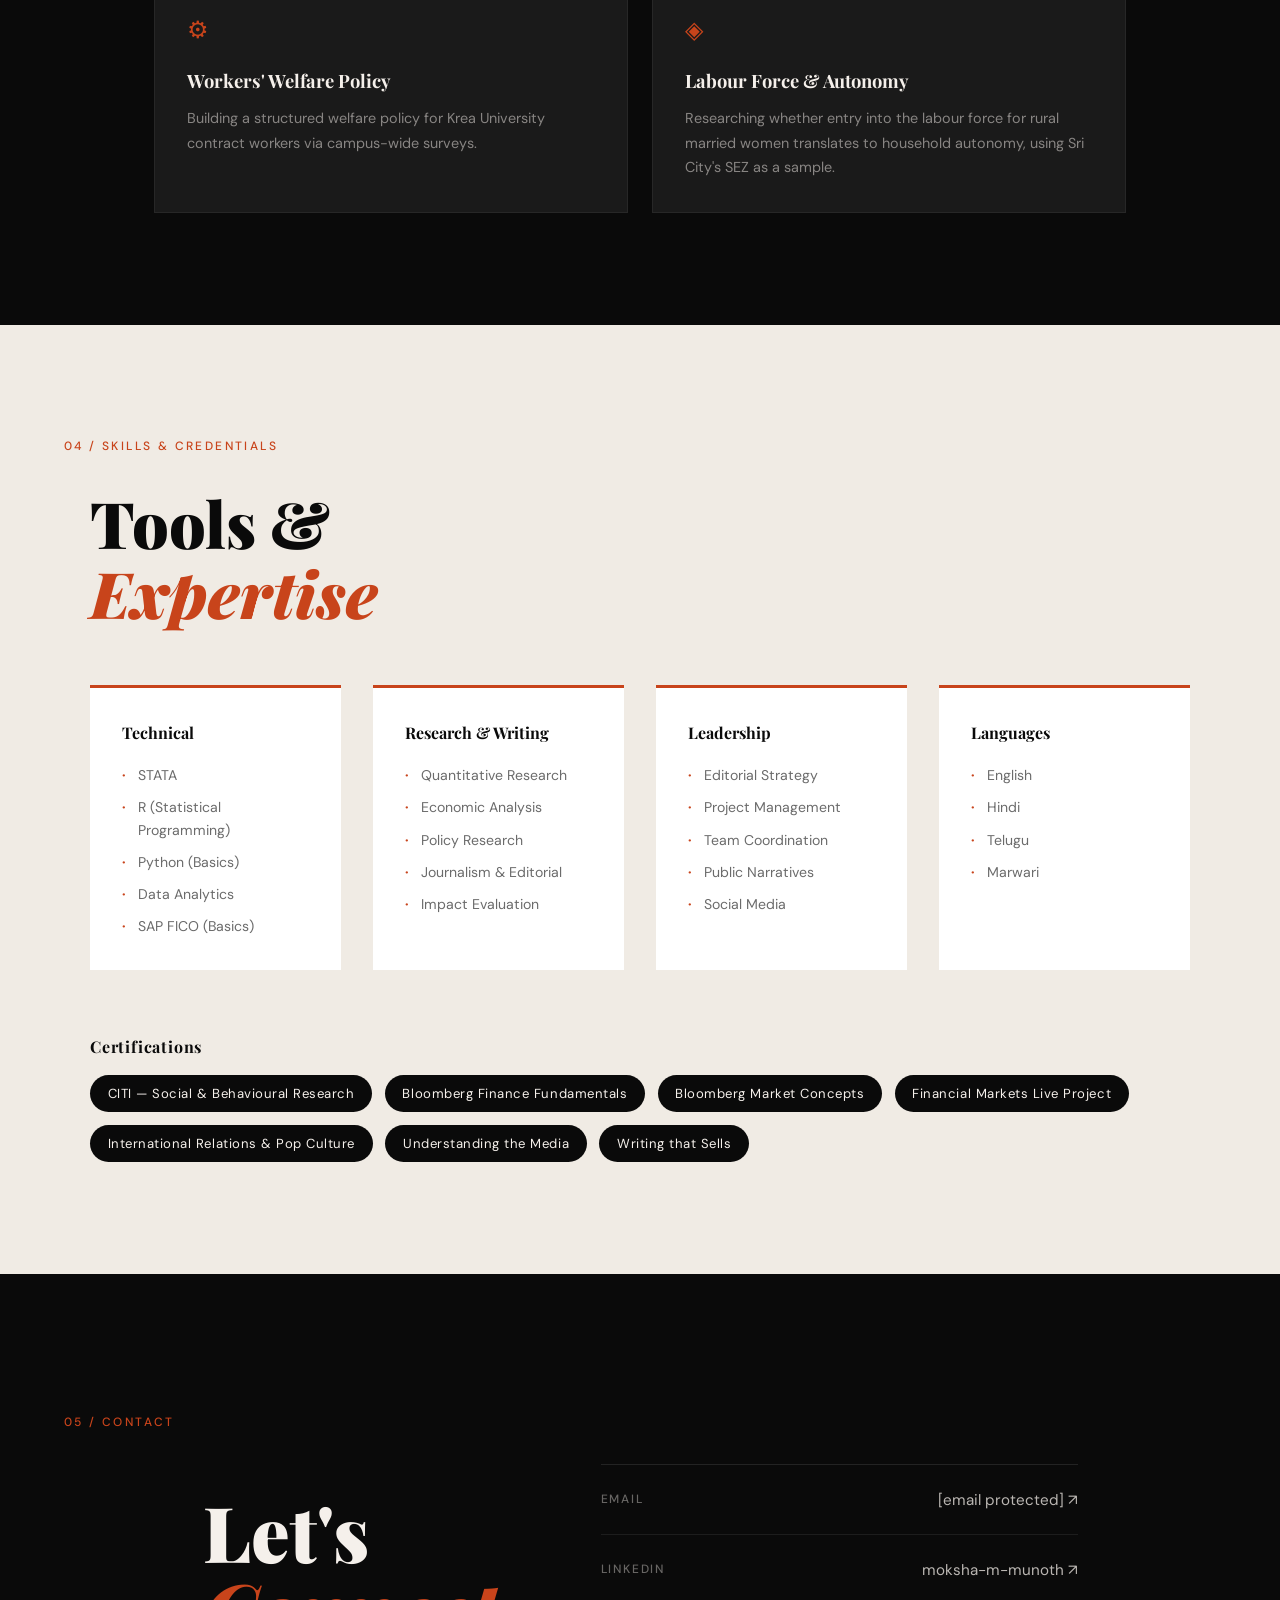
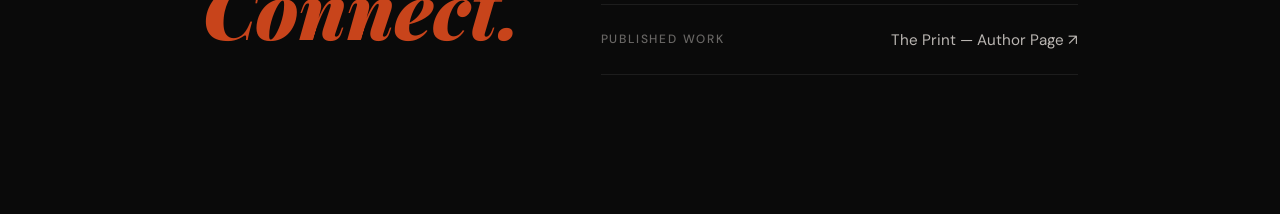
==== commit aaa95e68: "Update index.html" ====
--- a/docs/index.html
+++ b/docs/index.html
@@ -27,7 +27,7 @@
     <h1 class="hero-name">Moksha<br /><em>M Munoth</em></h1>
     <p class="hero-sub">
       Economics student at Krea University. Research Assistant. Former Editor-in-Chief.
-      Data analysis, Entrepreneurship.
+      Data analysis, entrepreneurship.
     </p>
     <div class="hero-cta">
       <a href="#experience" class="btn-primary">View Work</a>
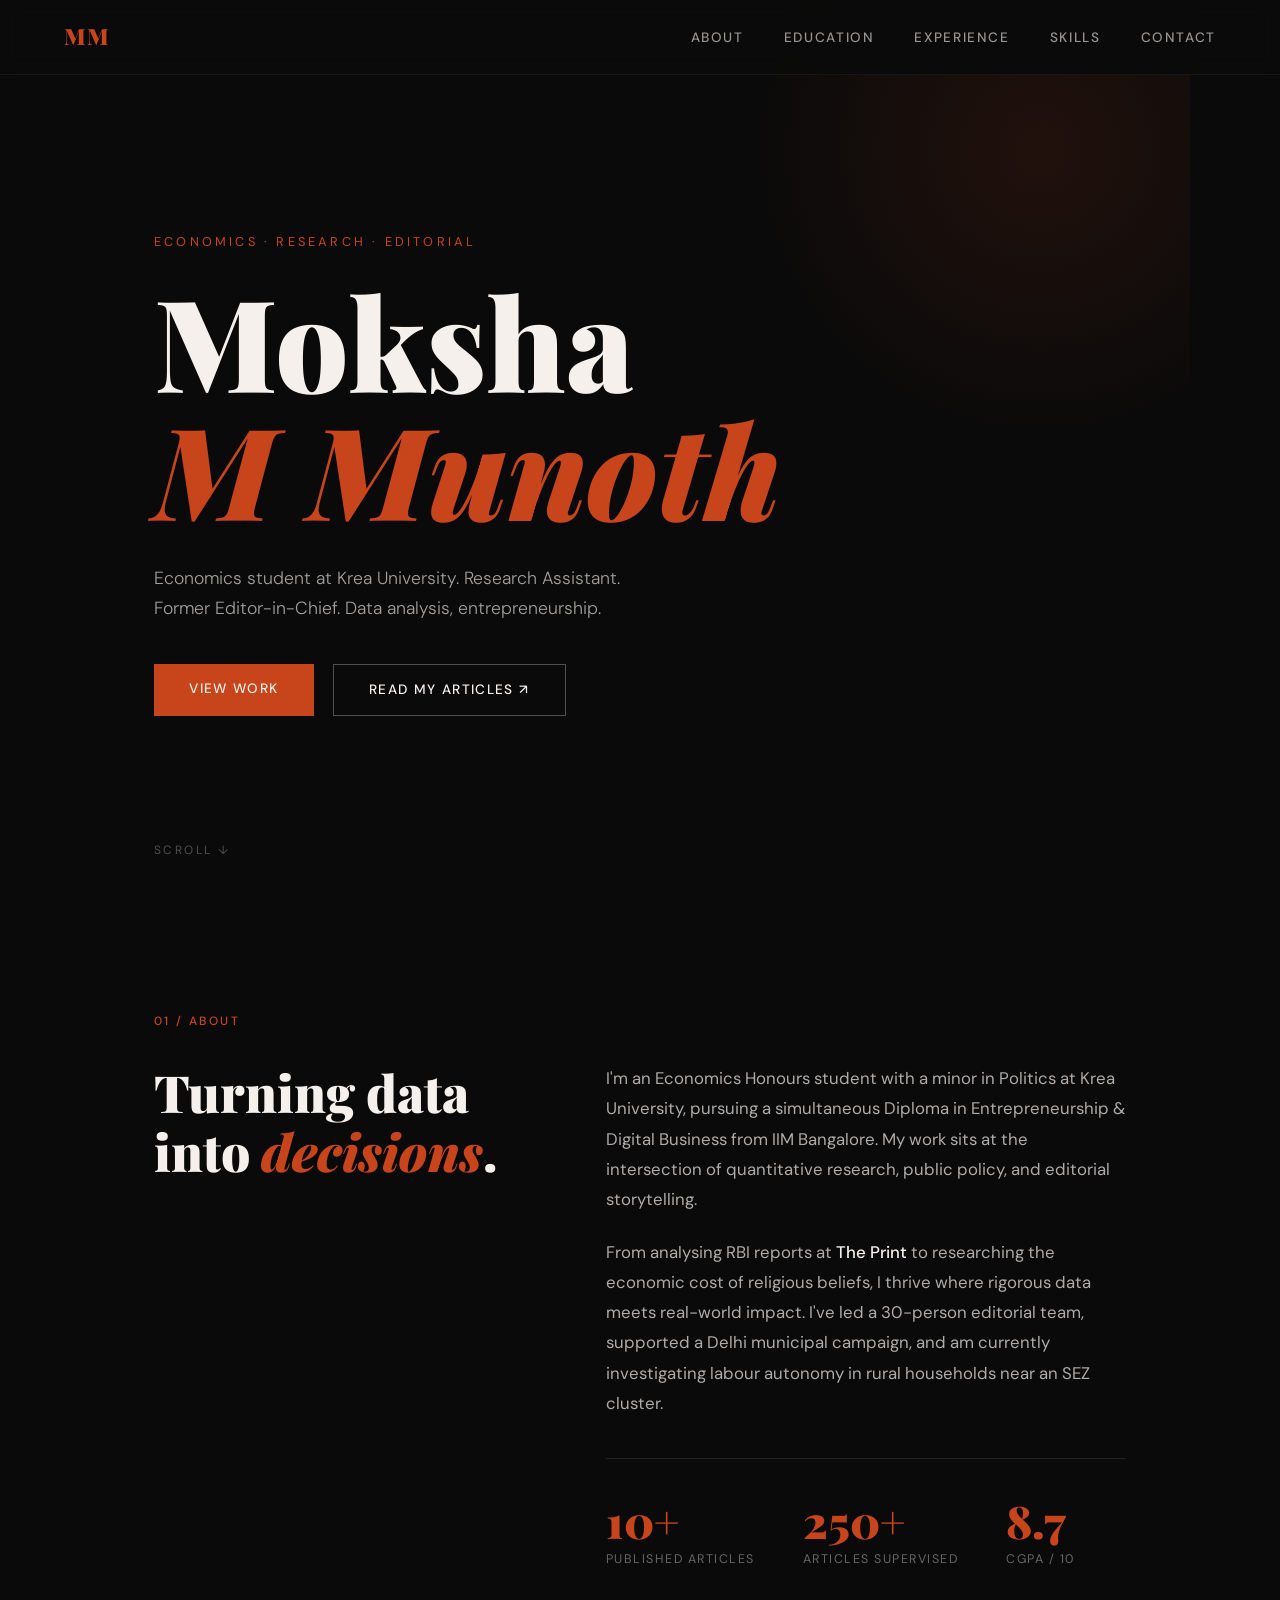
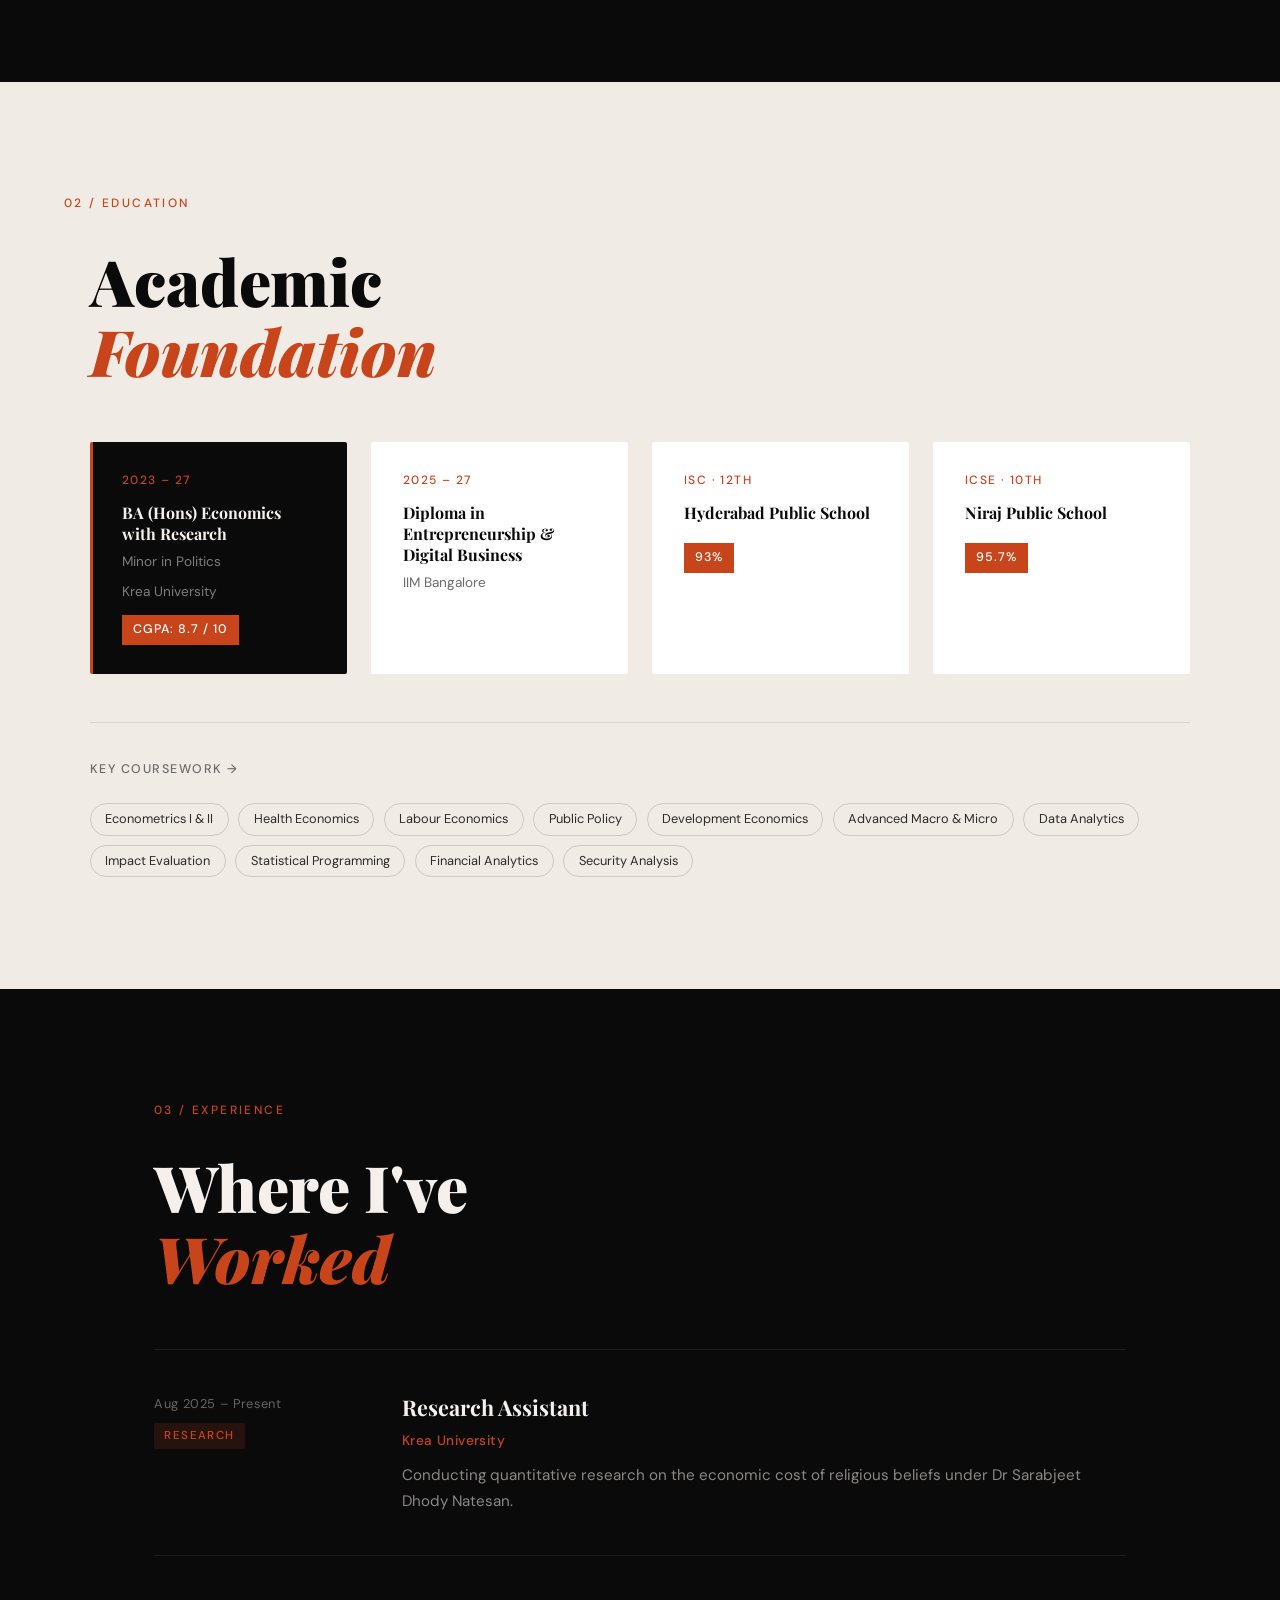
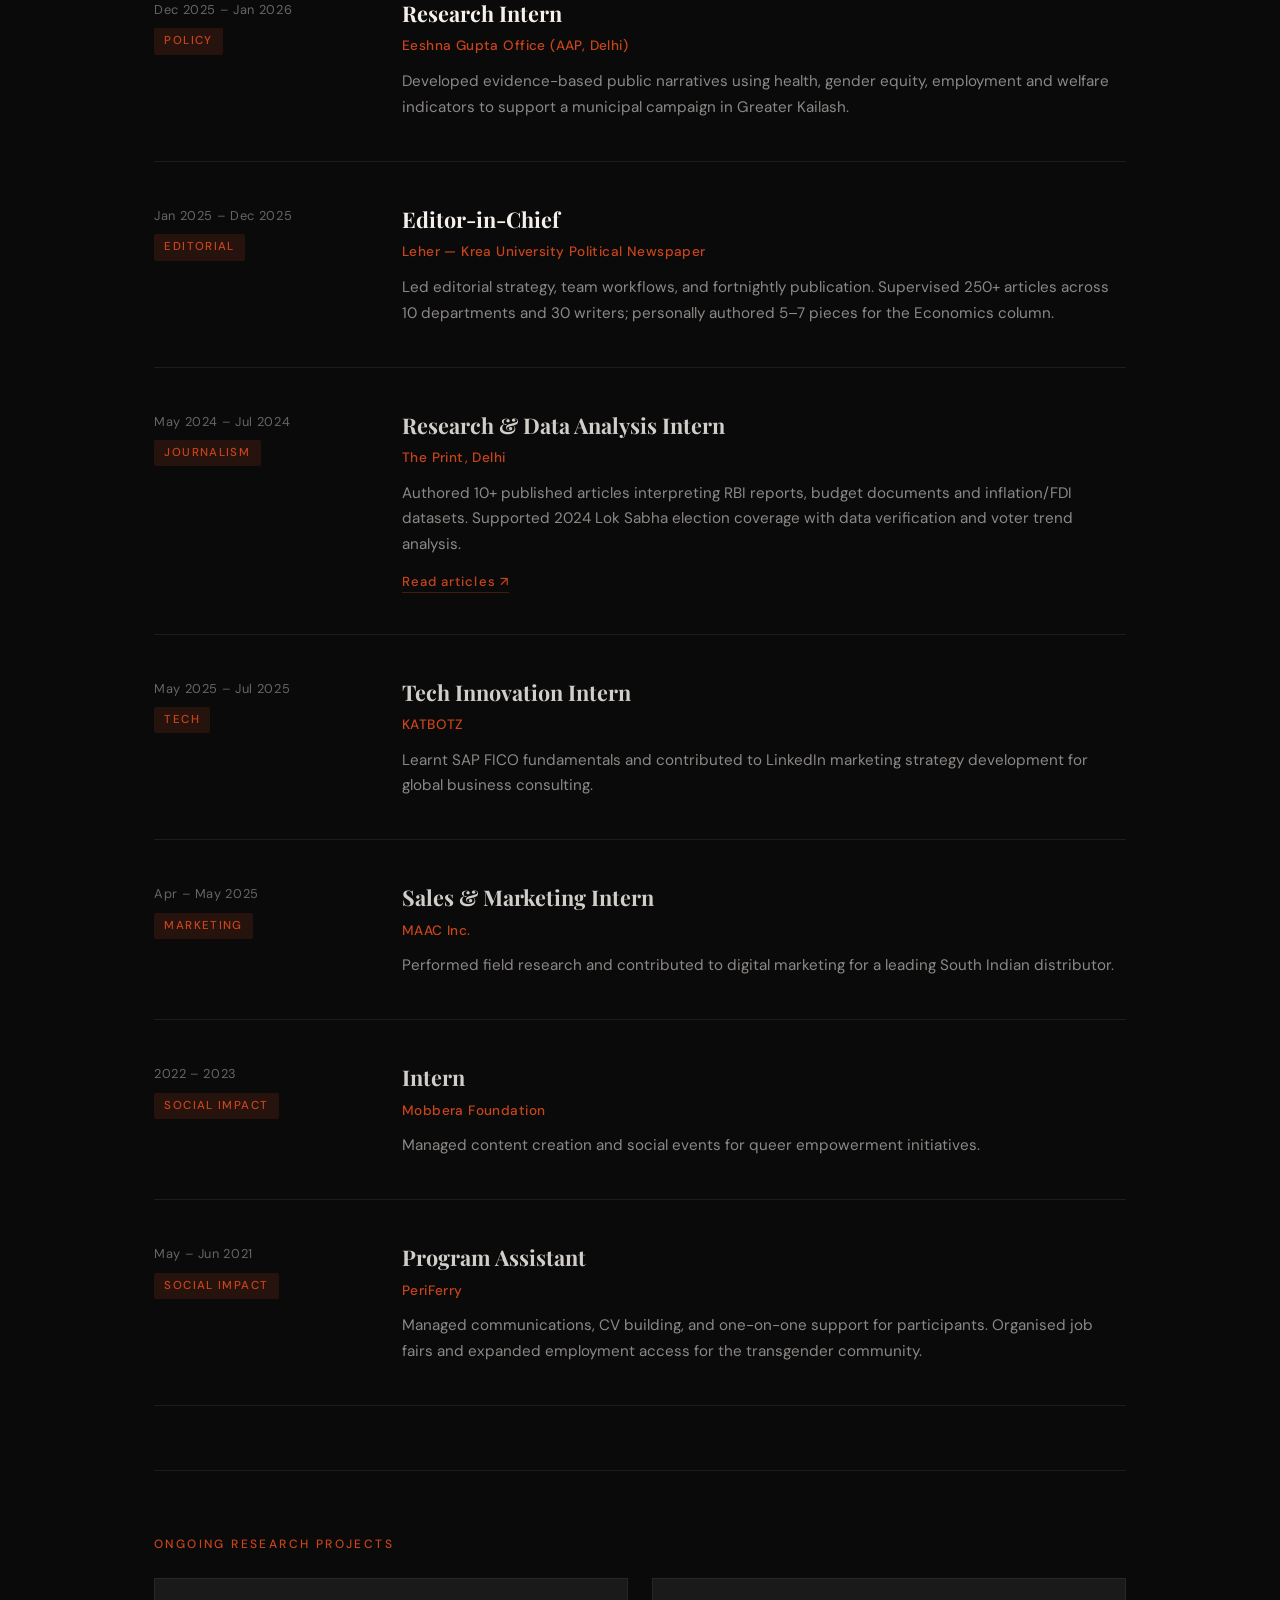
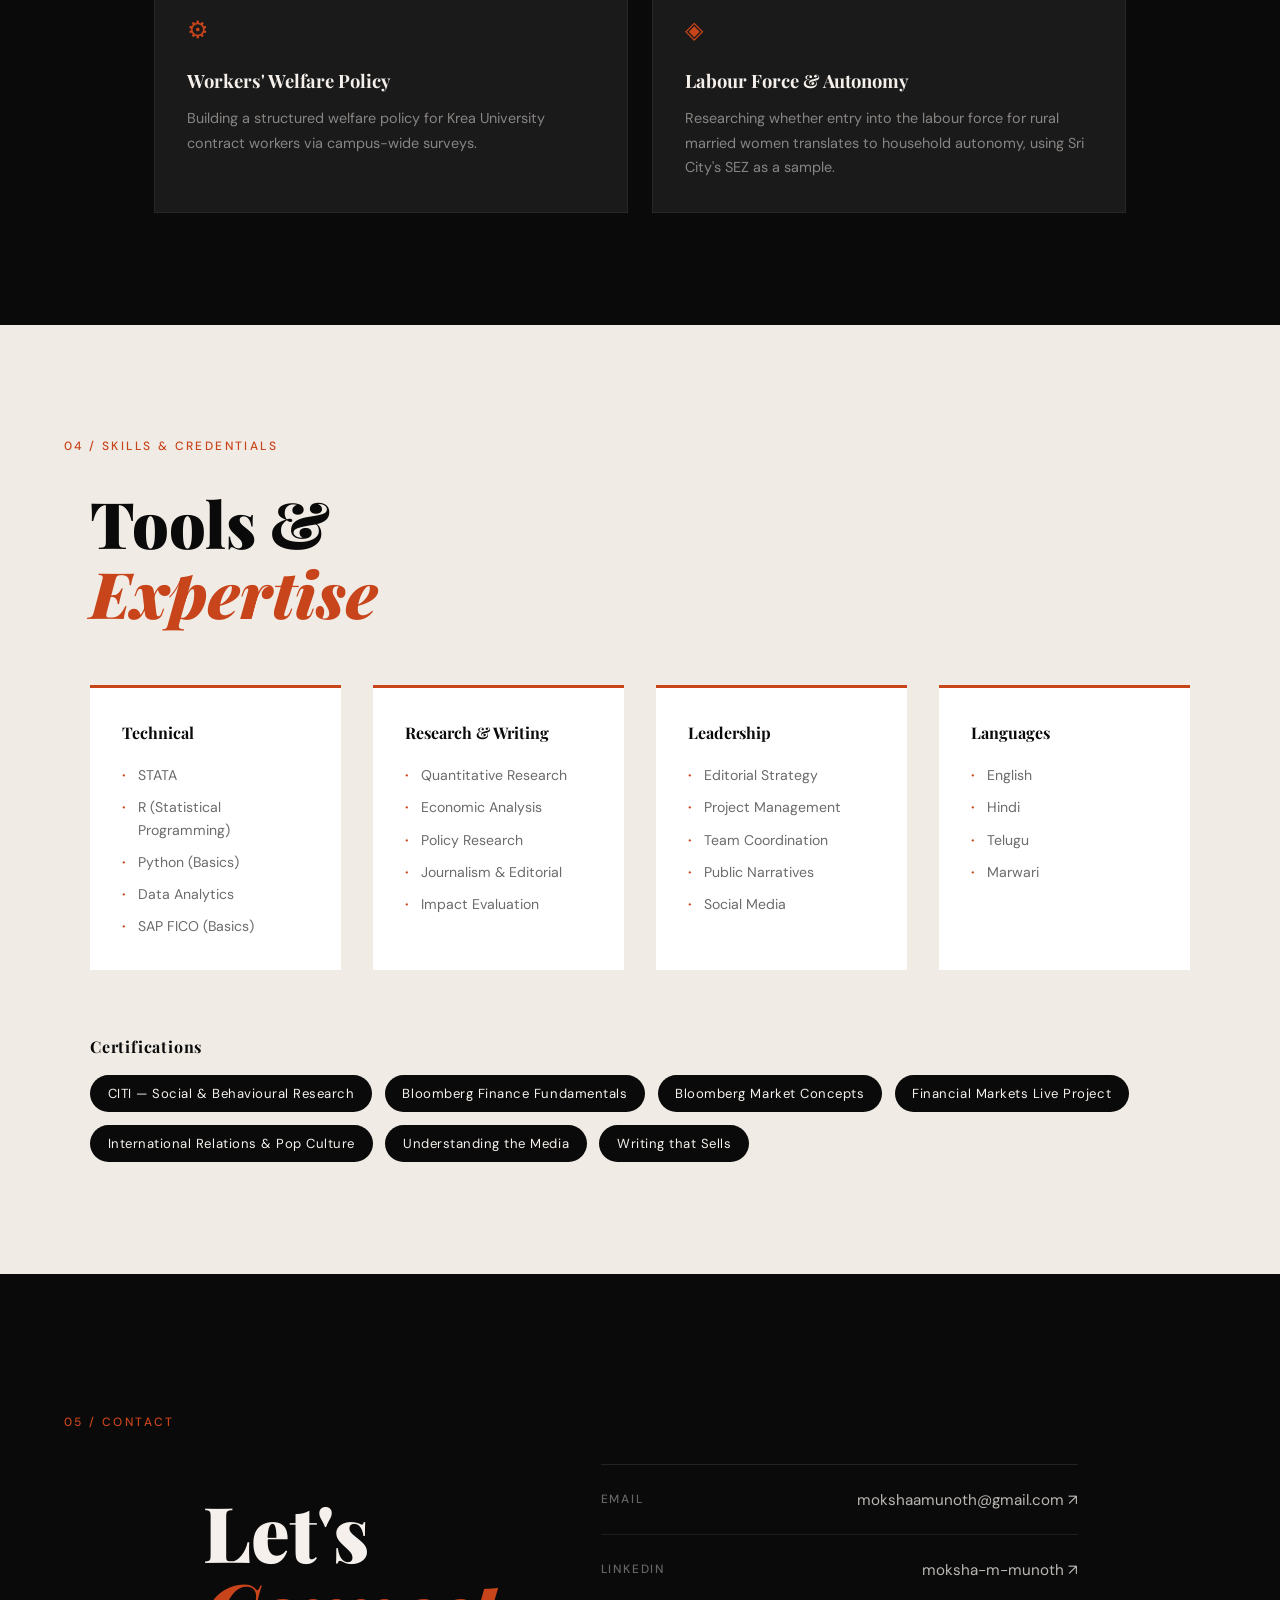
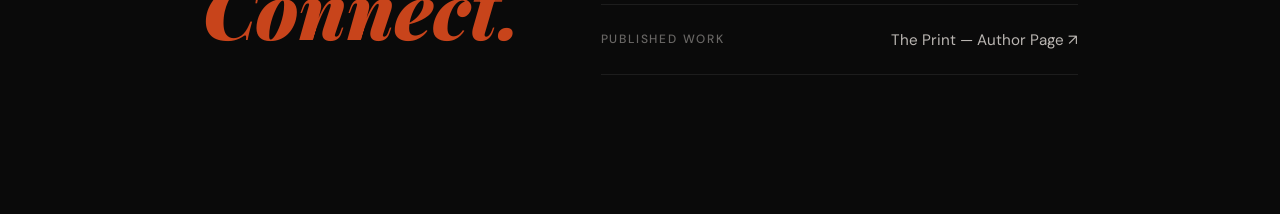
==== commit 7cc9adbf: "Update index.html" ====
--- a/docs/index.html
+++ b/docs/index.html
@@ -312,7 +312,7 @@
       <div class="contact-links">
         <a href="/cdn-cgi/l/email-protection#85e8eaeef6ede4e4e8f0ebeaf1edc5e2e8e4ece9abe6eae8" class="contact-item">
           <span class="ci-label">Email</span>
-          <span class="ci-val"><span class="__cf_email__" data-cfemail="9ff2f0f4ecf7fefef2eaf1f0ebf7dff8f2fef6f3b1fcf0f2">[email&#160;protected]</span> ↗</span>
+          <span class="ci-val">mokshaamunoth@gmail.com ↗</span>
         </a>
         <a href="https://www.linkedin.com/in/moksha-m-munoth-b474b3334" target="_blank" class="contact-item">
           <span class="ci-label">LinkedIn</span>
